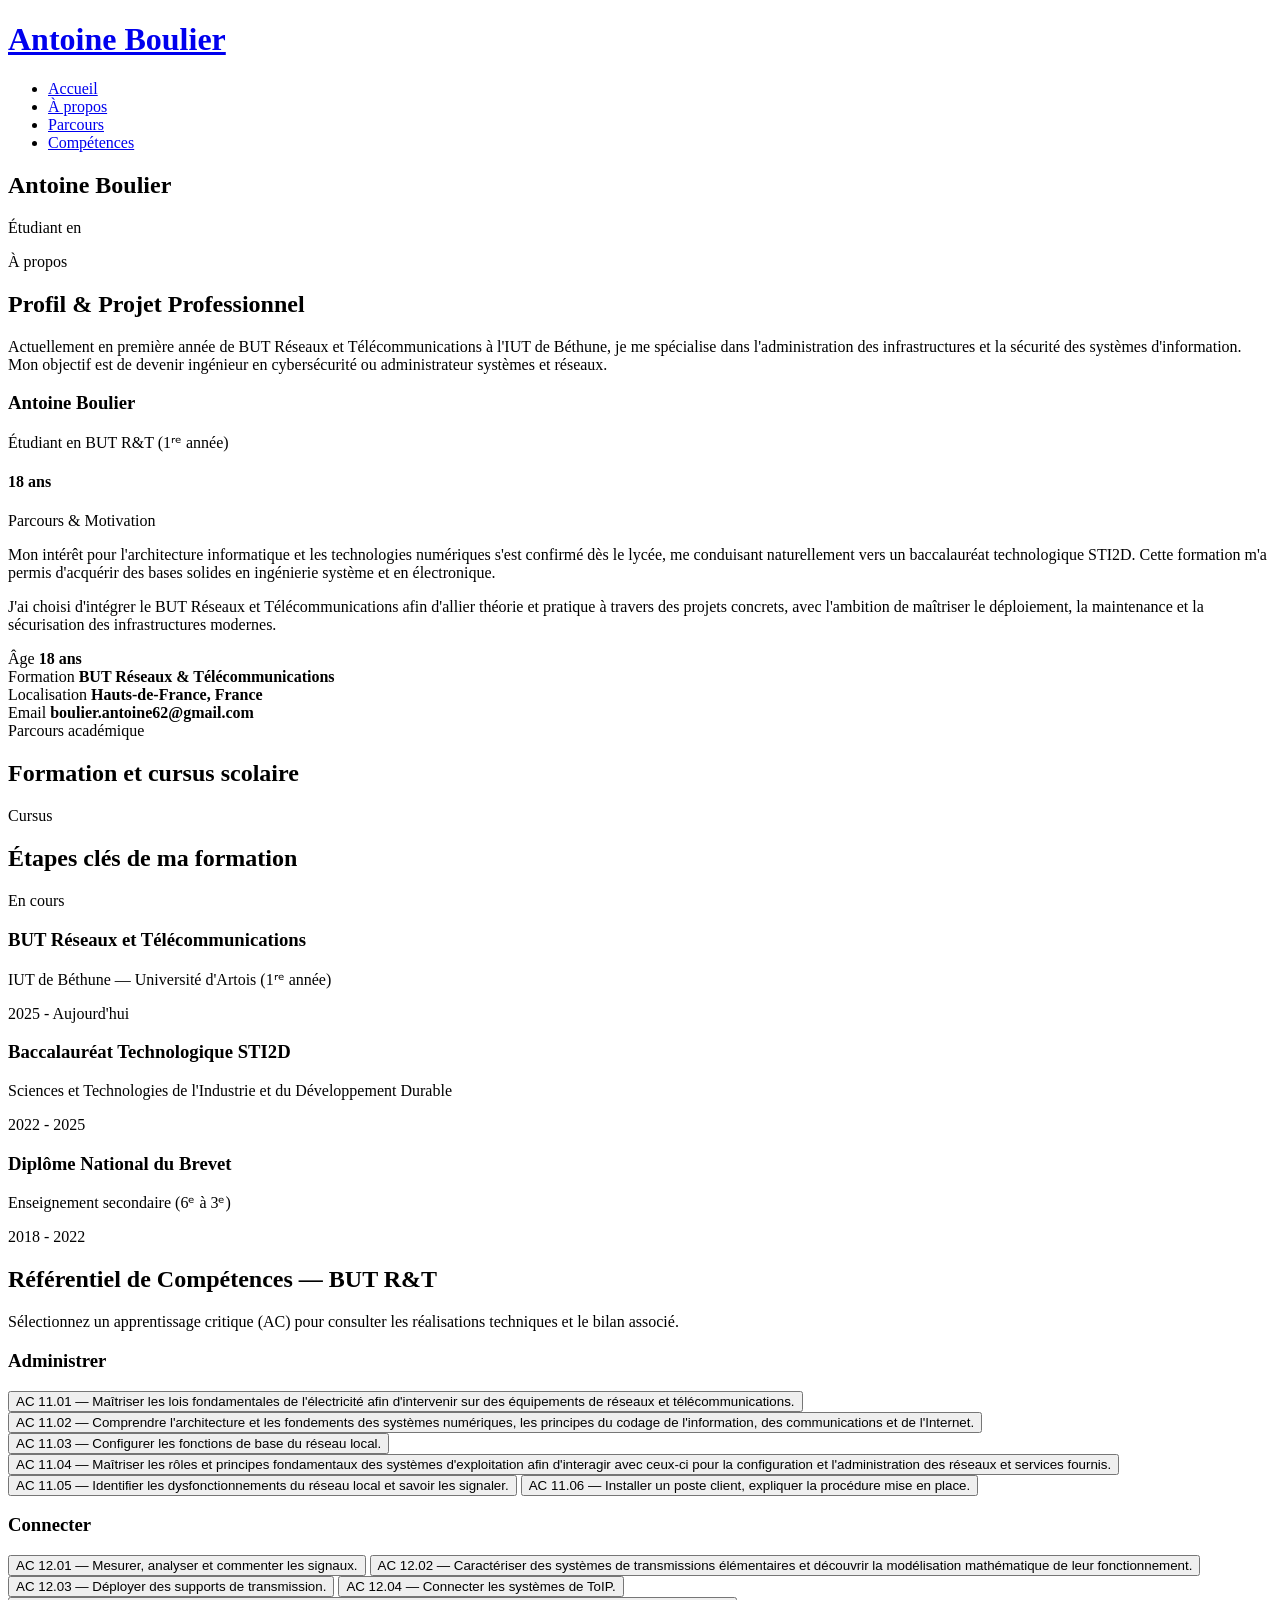
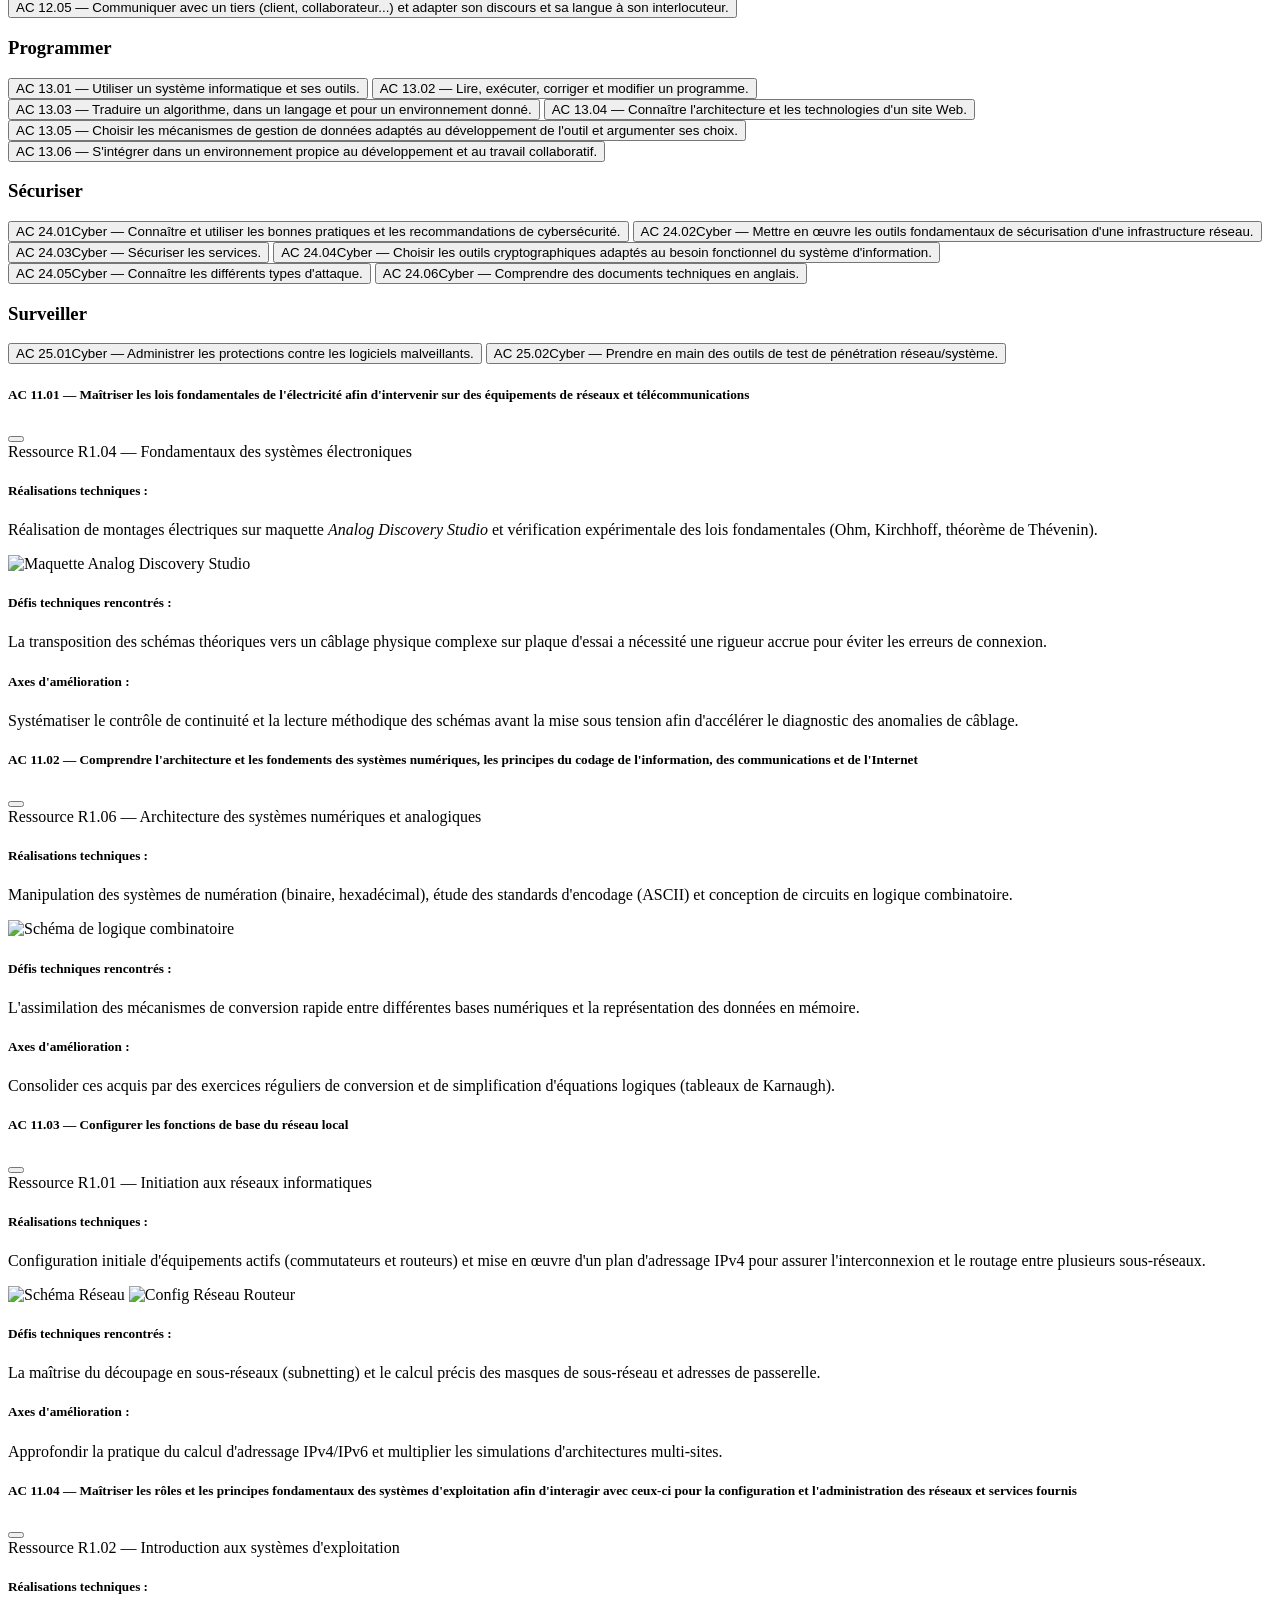
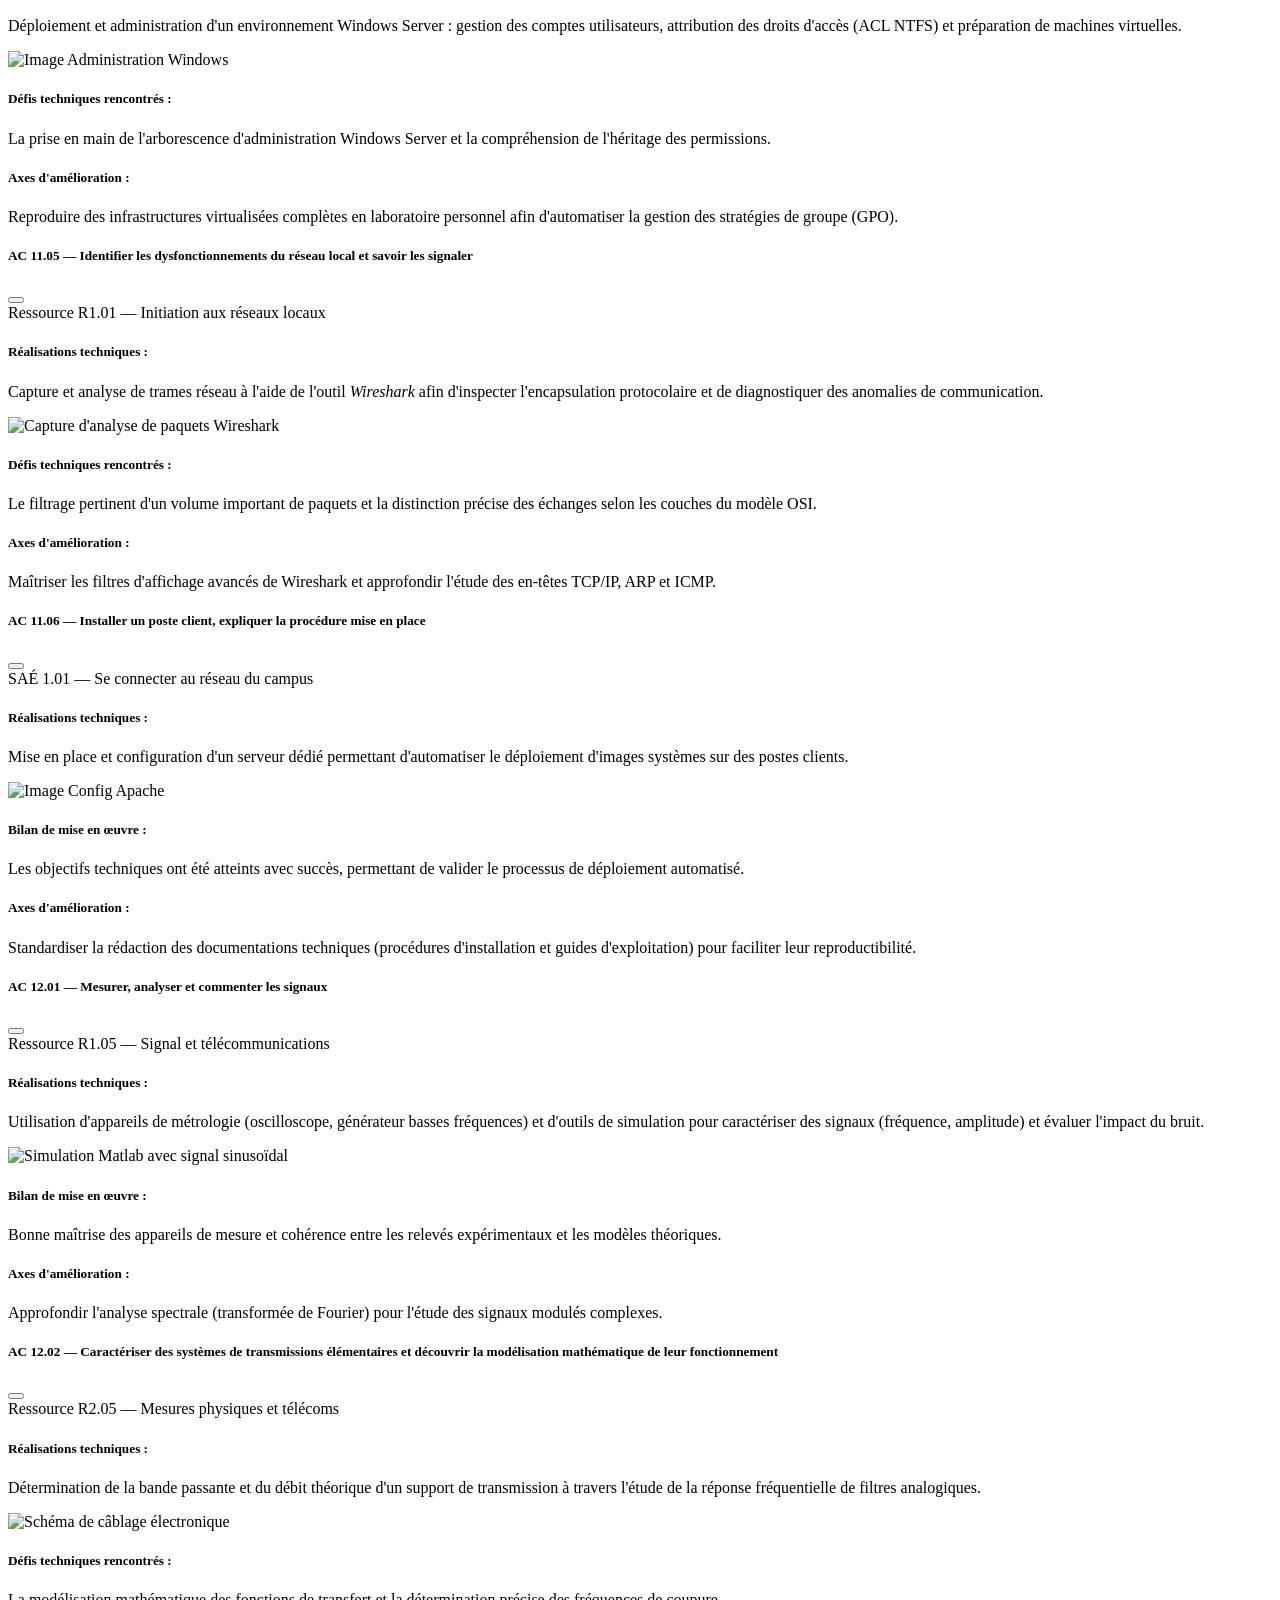
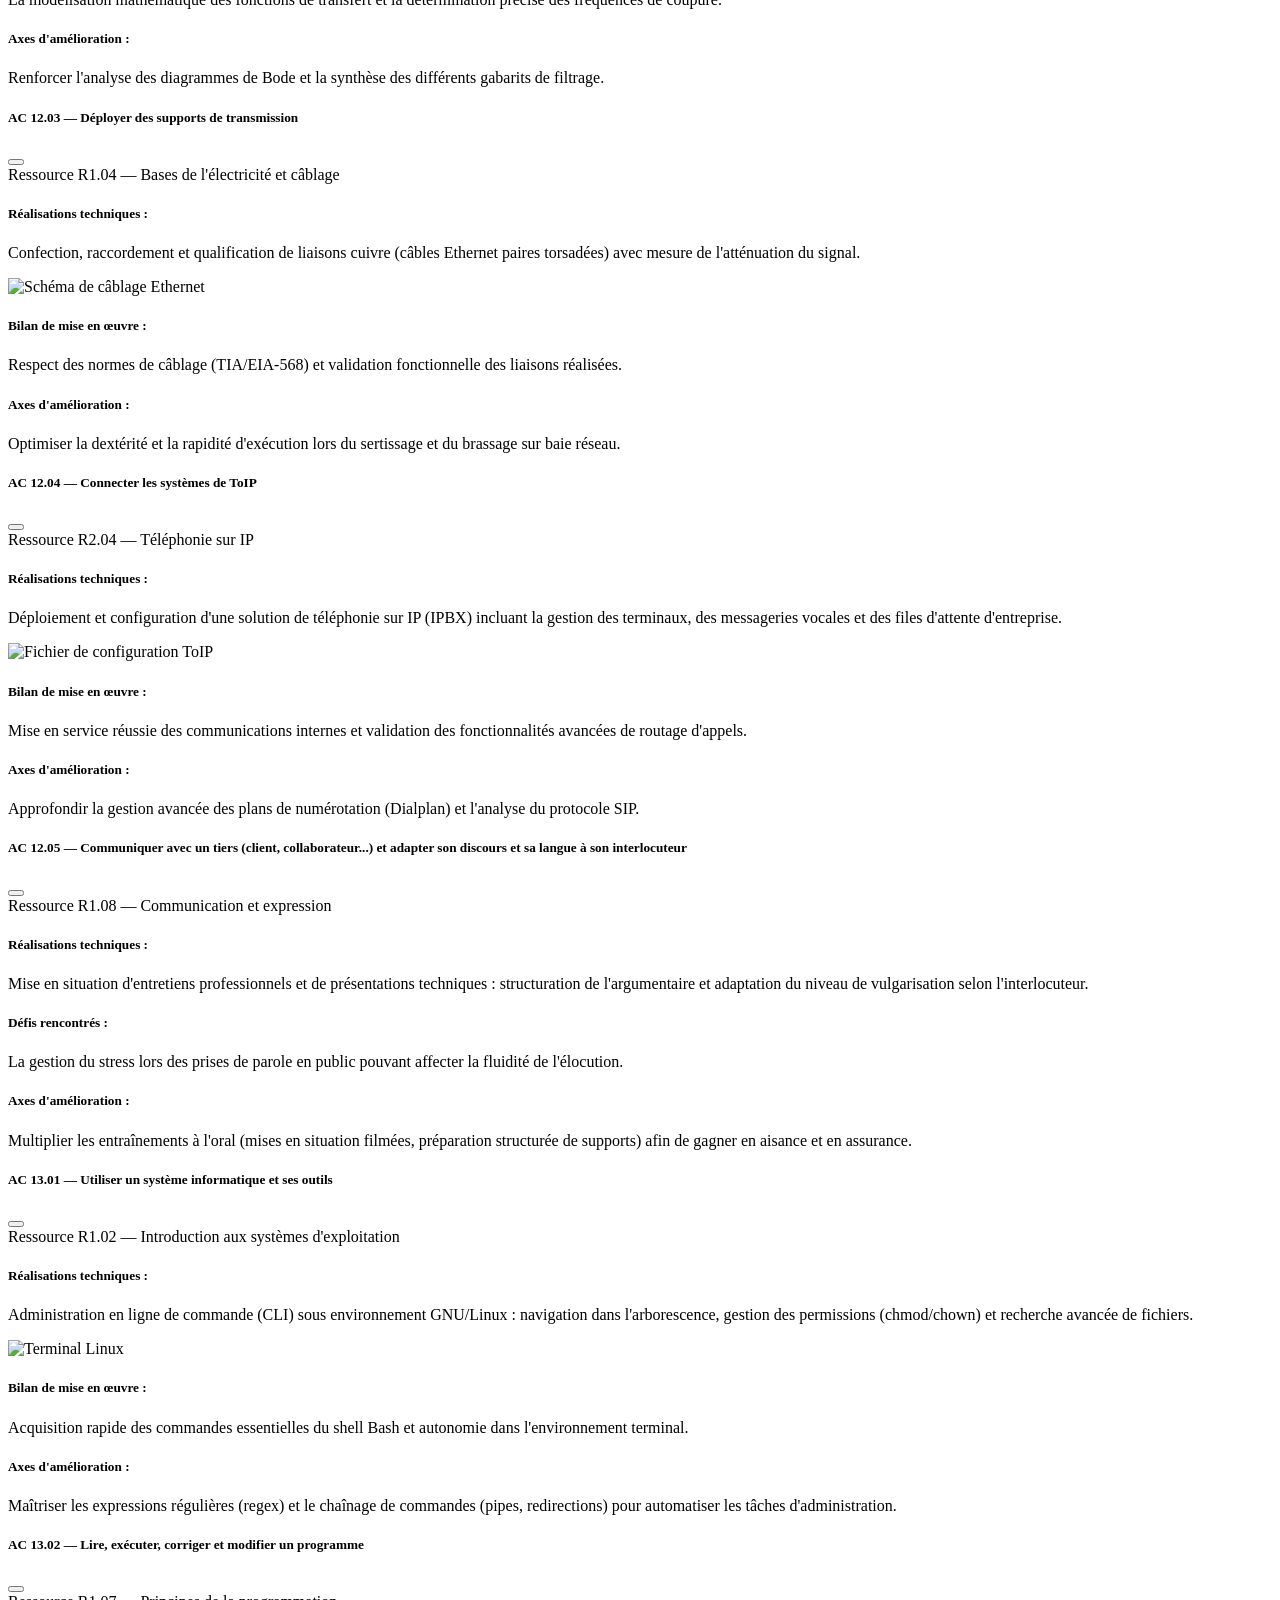
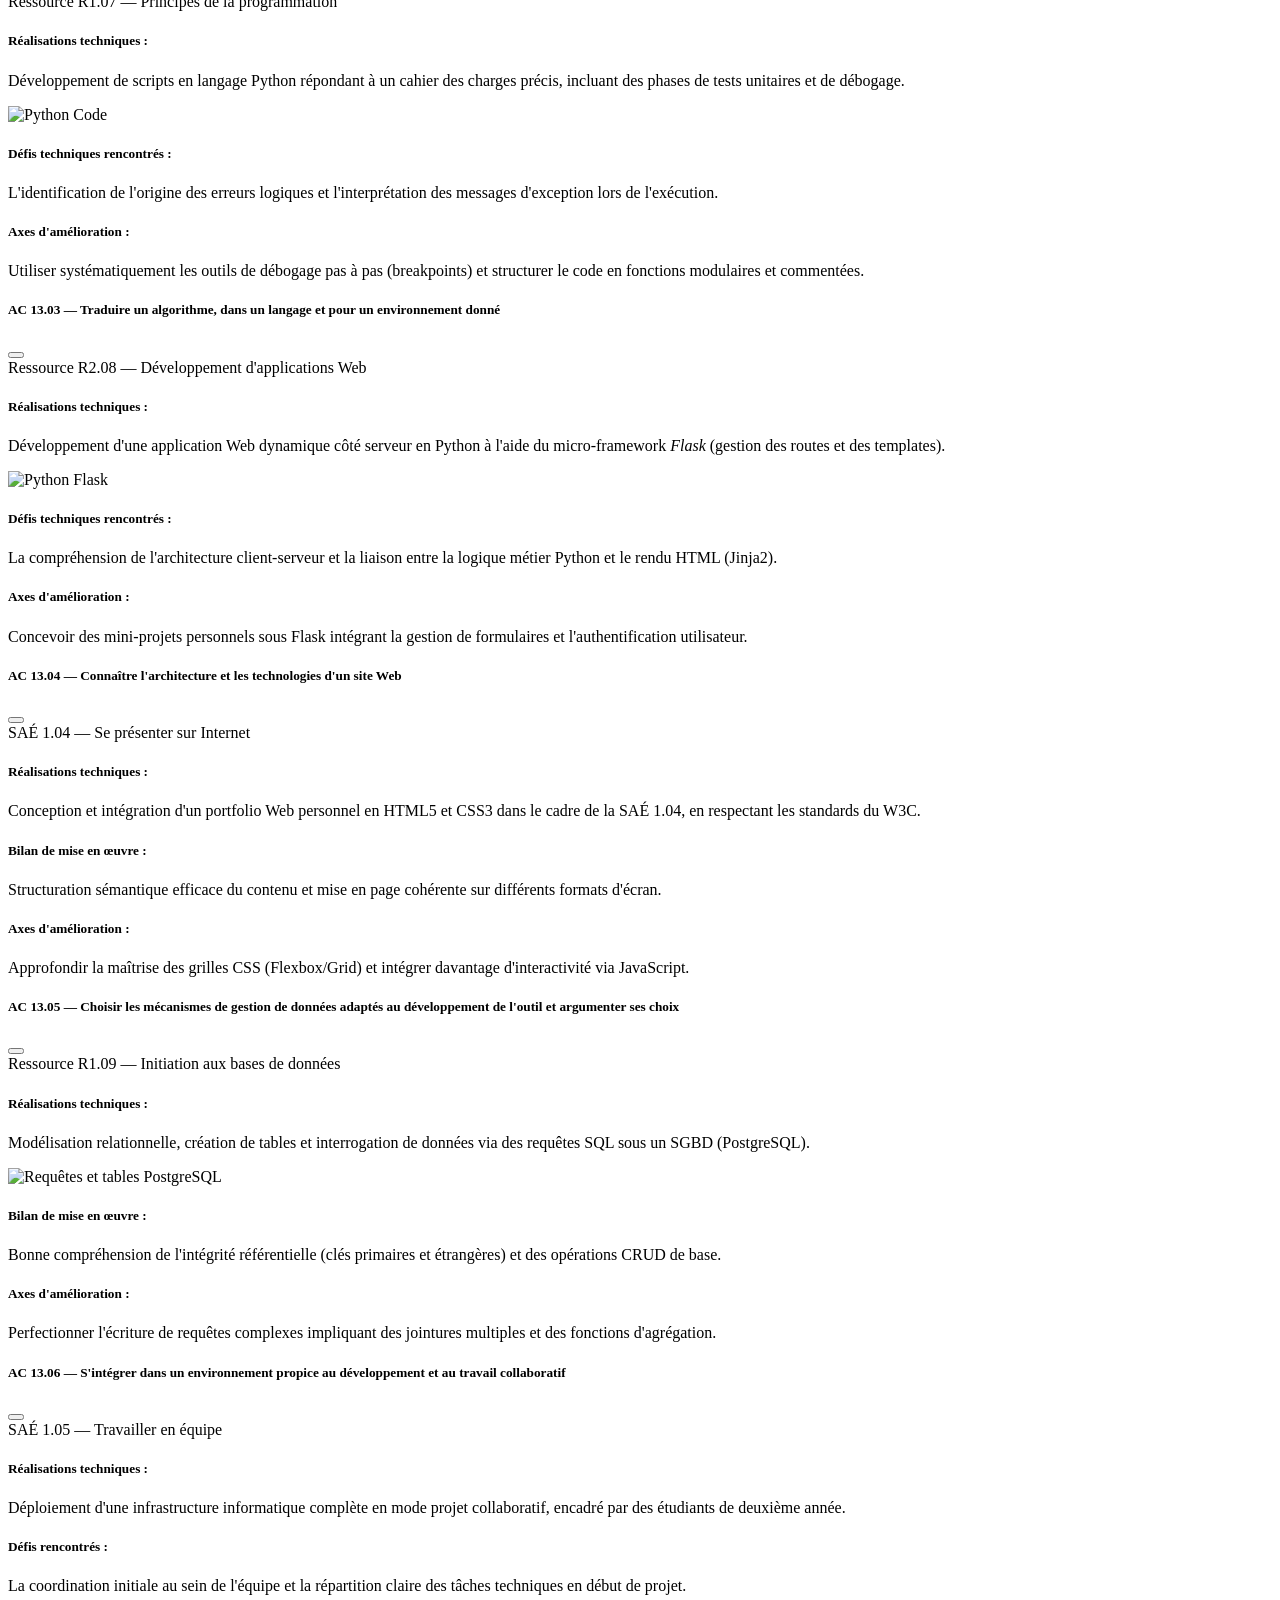
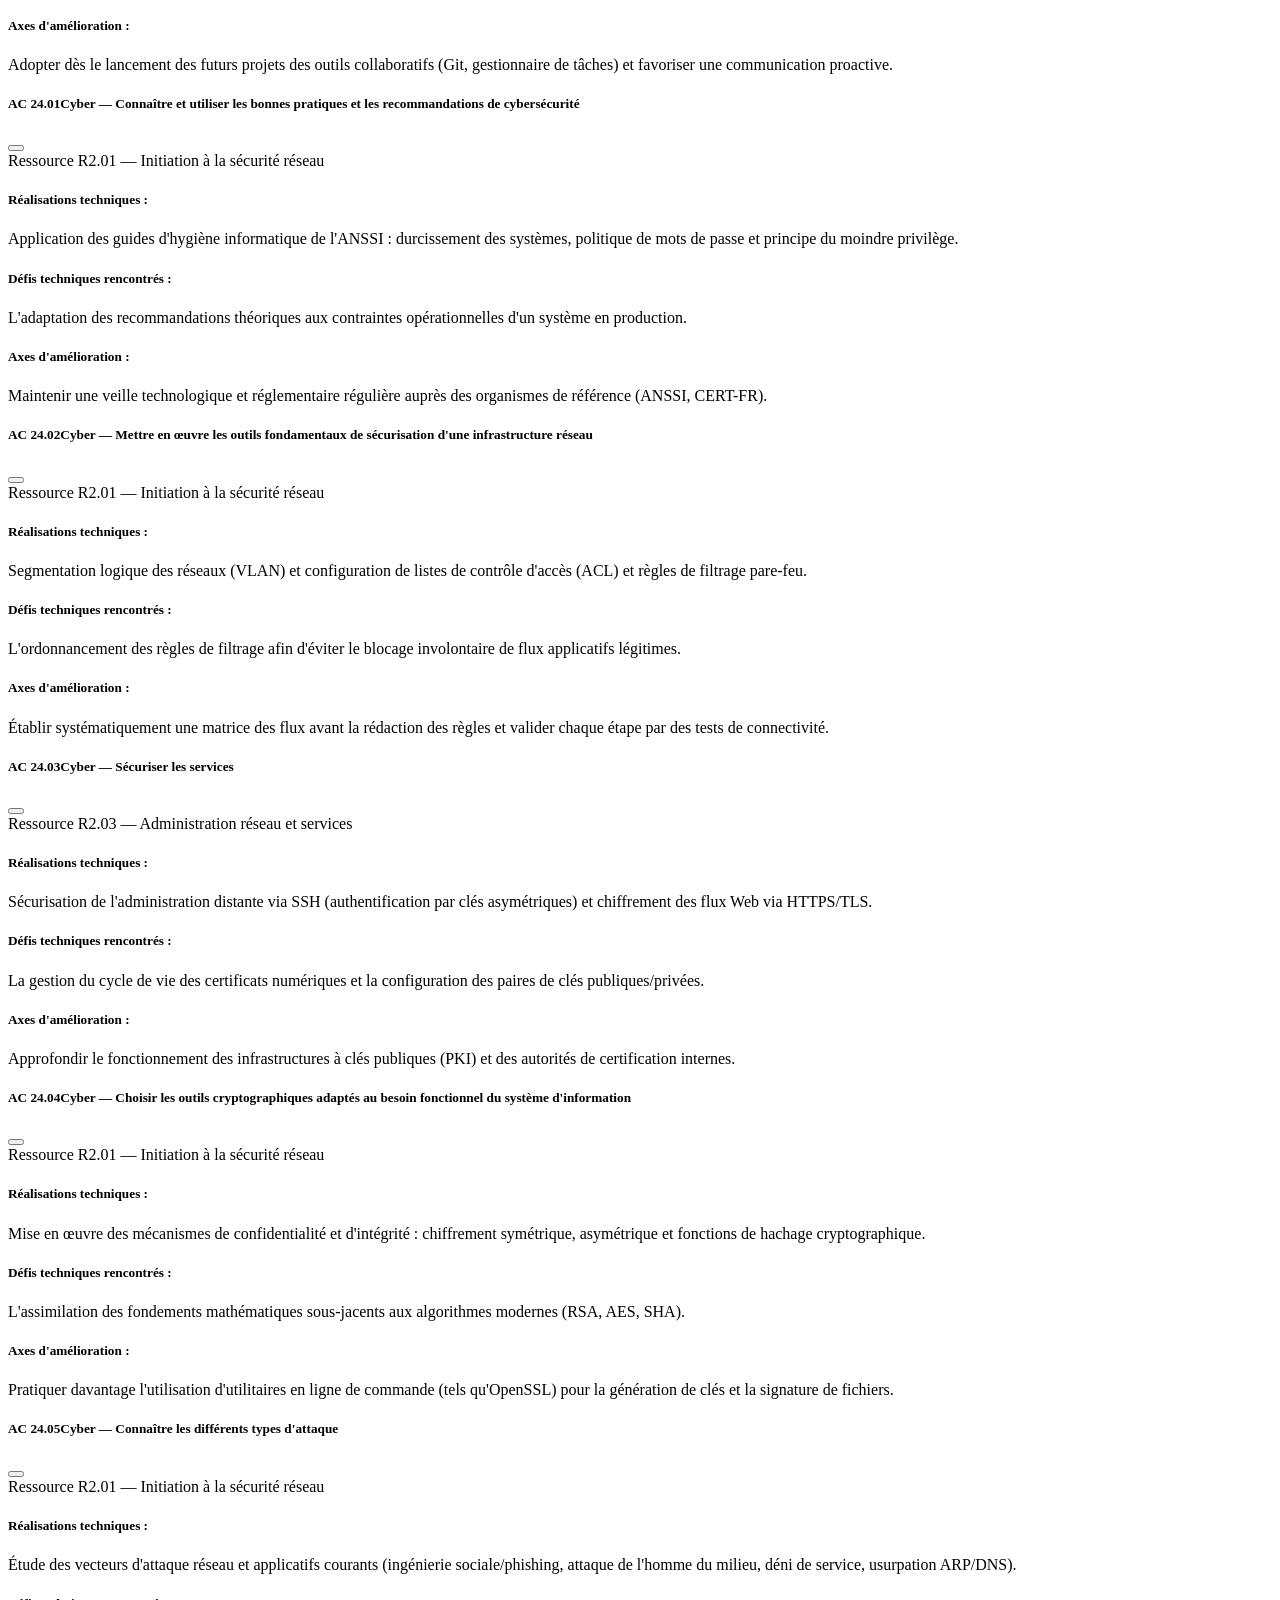
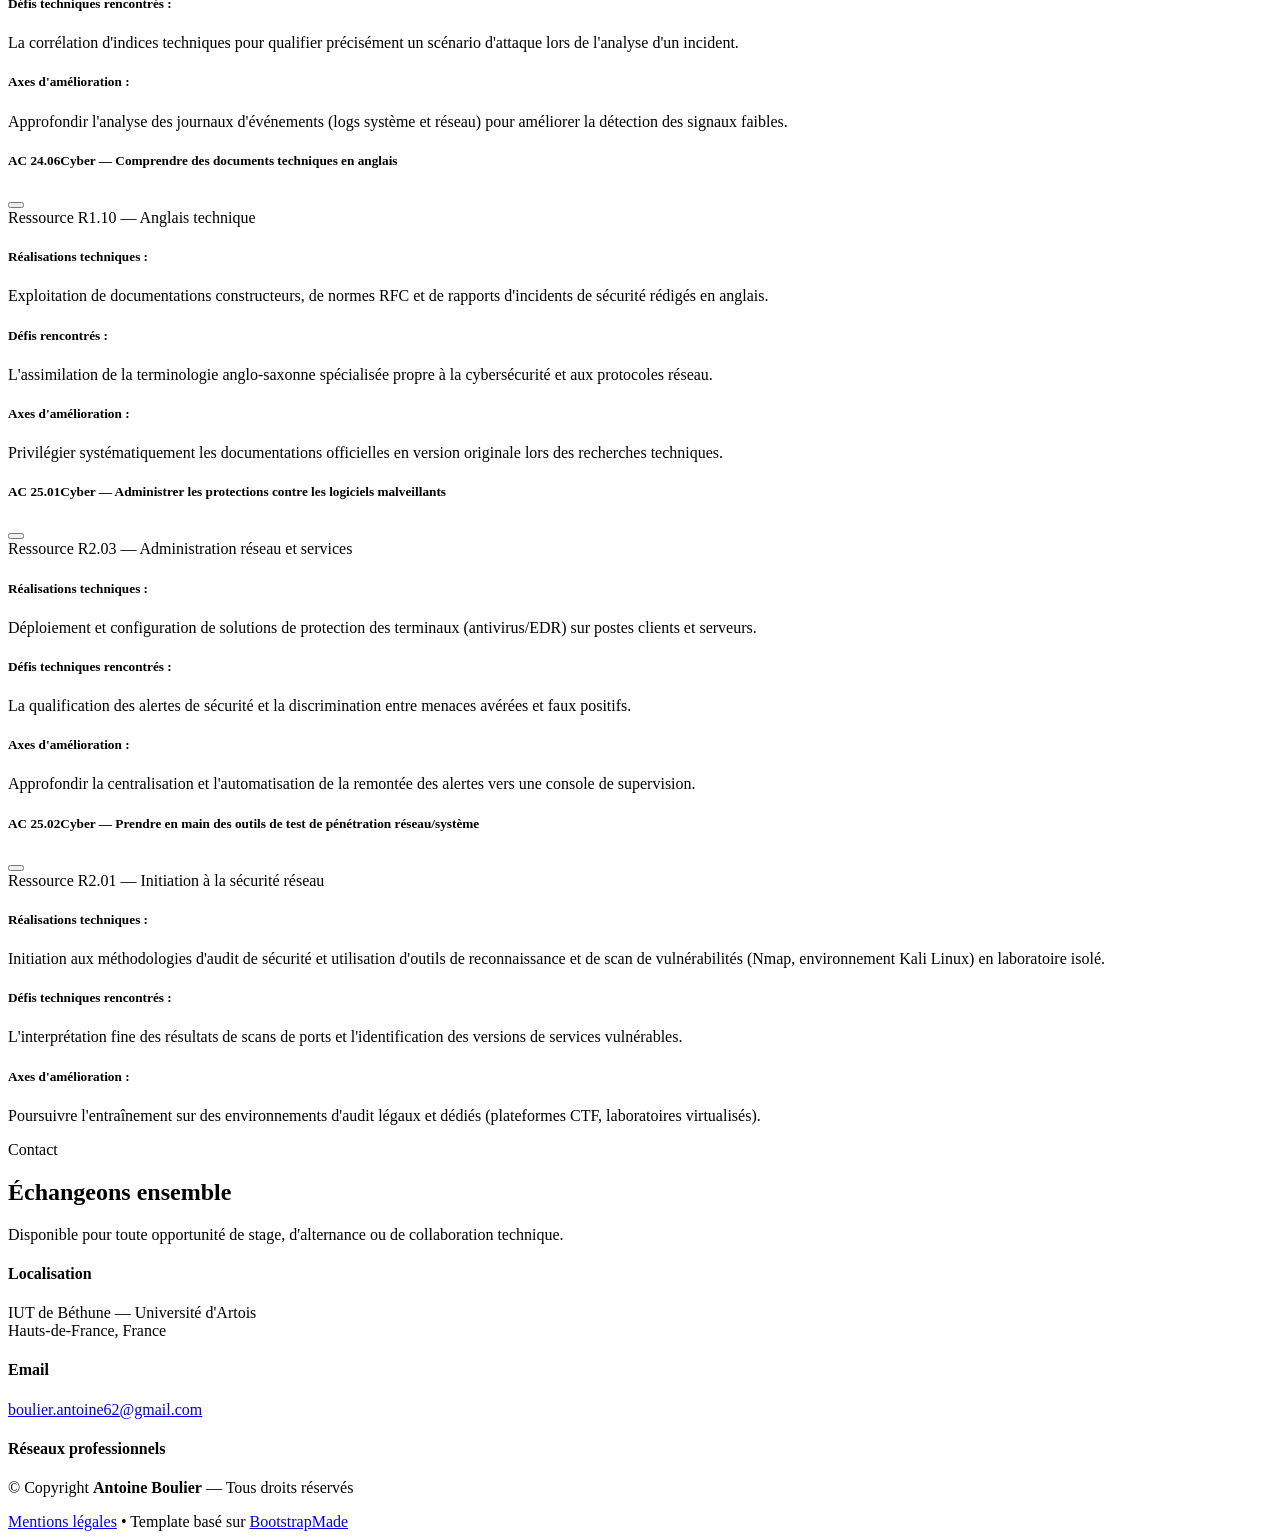
==== index.html @ 311c195e "Add files via upload" ====
<!DOCTYPE html>
<html lang="fr">

<head>
  <meta charset="utf-8">
  <meta content="width=device-width, initial-scale=1.0" name="viewport">
  <title>Antoine Boulier — Portfolio BUT Réseaux & Télécommunications</title>
  <meta name="description" content="Portfolio professionnel d'Antoine Boulier, étudiant en BUT Réseaux et Télécommunications, spécialisation Cybersécurité et Administration Réseau.">

  <!-- Favicons -->
  <link href="assets/img/profile/RT fond d'écran.avif" rel="icon">
  <link href="assets/img/profile/RT fond d'écran.avif" rel="apple-touch-icon">

  <!-- Fonts -->
  <link href="https://fonts.googleapis.com" rel="preconnect">
  <link href="https://fonts.gstatic.com" rel="preconnect" crossorigin>
  <link href="https://fonts.googleapis.com/css2?family=Roboto:ital,wght@0,100;0,300;0,400;0,500;0,700;0,900;1,100;1,300;1,400;1,500;1,700;1,900&family=Raleway:ital,wght@0,100;0,200;0,300;0,400;0,500;0,600;0,700;0,800;0,900;1,100;1,200;1,300;1,400;1,500;1,600;1,700;1,800;1,900&family=Mulish:ital,wght@0,200;0,300;0,400;0,500;0,600;0,700;0,800;0,900;1,200;1,300;1,400;1,500;1,600;1,700;1,800;1,900&display=swap" rel="stylesheet">

  <!-- Vendor CSS Files -->
  <link href="assets/vendor/bootstrap/css/bootstrap.min.css" rel="stylesheet">
  <link href="assets/vendor/bootstrap-icons/bootstrap-icons.css" rel="stylesheet">
  <link href="assets/vendor/aos/aos.css" rel="stylesheet">
  <link href="assets/vendor/glightbox/css/glightbox.min.css" rel="stylesheet">
  <link href="assets/vendor/swiper/swiper-bundle.min.css" rel="stylesheet">

  <!-- Main CSS File -->
  <link href="assets/css/main.css" rel="stylesheet">
</head>

<body class="index-page">

  <!-- Fond spatial animé sur TOUT LE SITE -->
  <div class="stars-container">
    <div class="stars"></div>
    <div class="stars2"></div>
    <div class="stars3"></div>
  </div>

  <header id="header" class="header d-flex align-items-center fixed-top">
    <div class="container-fluid container-xl position-relative d-flex align-items-center justify-content-between">

      <a href="index.html" class="logo d-flex align-items-center me-auto">
        <h1 class="sitename">Antoine Boulier</h1>
      </a>

      <nav id="navmenu" class="navmenu">
        <ul>
          <li><a href="#hero" class="active">Accueil</a></li>
          <li><a href="#about">À propos</a></li>
          <li><a href="#resume">Parcours</a></li>
          <li><a href="#portfolio">Compétences</a></li>
        </ul>
        <i class="mobile-nav-toggle d-xl-none bi bi-list"></i>
      </nav>
    </div>
  </header>

  <main class="main">

    <!-- Hero Section -->
    <section id="hero" class="hero section dark-background">
      <div class="container text-center" data-aos="fade-up" data-aos-delay="100">
        <div class="row justify-content-center">
          <div class="col-lg-10">
            <h2 class="text-center">Antoine Boulier</h2>
            <p class="text-center mt-3">Étudiant en <span class="typed" data-typed-items="BUT Réseaux & Télécommunications, Administration Réseau, Cybersécurité"></span><span class="typed-cursor" aria-hidden="true"></span></p>
            <div class="social-links mt-4 d-flex justify-content-center">
              <a href="https://www.linkedin.com/in/antoine-boulier-61a65a38a/" target="_blank"><i class="bi bi-linkedin"></i></a>
              <a href="https://github.com/Antoine-Boulier" target="_blank"><i class="bi bi-github"></i></a>
              <a href="https://www.instagram.com/lostkiller37/" target="_blank"><i class="bi bi-instagram"></i></a>
            </div>
          </div>
        </div>
      </div>
    </section>

    <!-- About Section -->
    <section id="about" class="about section">
      <div class="container section-title" data-aos="fade-up">
        <span class="subtitle">À propos</span>
        <h2>Profil & Projet Professionnel</h2>
        <p>Actuellement en première année de BUT Réseaux et Télécommunications à l'IUT de Béthune, je me spécialise dans l'administration des infrastructures et la sécurité des systèmes d'information. Mon objectif est de devenir ingénieur en cybersécurité ou administrateur systèmes et réseaux.</p>
      </div>

      <div class="container" data-aos="fade-up" data-aos-delay="100">
        <div class="row gy-5">
          <div class="col-lg-4" data-aos="zoom-in" data-aos-delay="150">
            <div class="profile-card">
              <div class="profile-header text-center">
                <h3>Antoine Boulier</h3>
                <span class="role">Étudiant en BUT R&T (1ʳᵉ année)</span>
              </div>

              <div class="profile-stats my-3 text-center">
                <h4>18 ans</h4>
              </div>

              <div class="social-connect text-center">
                <a href="https://www.linkedin.com/in/antoine-boulier-61a65a38a/" target="_blank"><i class="bi bi-linkedin"></i></a>
                <a href="https://github.com/Antoine-Boulier" target="_blank"><i class="bi bi-github"></i></a>
                <a href="https://www.instagram.com/lostkiller37/" target="_blank"><i class="bi bi-instagram"></i></a>
              </div>
            </div>
          </div>

          <div class="col-lg-8" data-aos="fade-left" data-aos-delay="200">
            <div class="content-wrapper">
              <div class="bio-section">
                <div class="section-tag mb-2">Parcours & Motivation</div>
                <p>Mon intérêt pour l'architecture informatique et les technologies numériques s'est confirmé dès le lycée, me conduisant naturellement vers un baccalauréat technologique STI2D. Cette formation m'a permis d'acquérir des bases solides en ingénierie système et en électronique.</p>
                <p>J'ai choisi d'intégrer le BUT Réseaux et Télécommunications afin d'allier théorie et pratique à travers des projets concrets, avec l'ambition de maîtriser le déploiement, la maintenance et la sécurisation des infrastructures modernes.</p>
              </div>

              <div class="details-grid">
                <div class="detail-item" data-aos="fade-up" data-aos-delay="250">
                  <i class="bi bi-briefcase"></i>
                  <div class="detail-content">
                    <span>Âge</span>
                    <strong>18 ans</strong>
                  </div>
                </div>

                <div class="detail-item" data-aos="fade-up" data-aos-delay="300">
                  <i class="bi bi-mortarboard"></i>
                  <div class="detail-content">
                    <span>Formation</span>
                    <strong>BUT Réseaux & Télécommunications</strong>
                  </div>
                </div>

                <div class="detail-item" data-aos="fade-up" data-aos-delay="350">
                  <i class="bi bi-geo-alt"></i>
                  <div class="detail-content">
                    <span>Localisation</span>
                    <strong>Hauts-de-France, France</strong>
                  </div>
                </div>

                <div class="detail-item" data-aos="fade-up" data-aos-delay="100">
                  <i class="bi bi-envelope"></i>
                  <div class="detail-content">
                    <span>Email</span>
                    <strong>boulier.antoine62@gmail.com</strong>
                  </div>
                </div>
              </div>
            </div>
          </div>
        </div>
      </div>
    </section>

    <!-- Resume Section -->
    <section id="resume" class="resume section">
      <div class="container section-title" data-aos="fade-up">
        <span class="subtitle">Parcours académique</span>
        <h2>Formation et cursus scolaire</h2>
      </div>

      <div class="container" data-aos="fade-up" data-aos-delay="100">
        <div class="row gy-5">
          <div class="col-lg-12">
            <div class="experience-section">
              <div class="section-header" data-aos="fade-right" data-aos-delay="200">
                <div class="header-content">
                  <span class="section-badge mb-2">Cursus</span>
                  <h2>Étapes clés de ma formation</h2>
                </div>
              </div>

              <div class="experience-cards">
                <div class="exp-card featured" data-aos="zoom-in" data-aos-delay="300">
                  <div class="card-header">
                    <div class="company-logo">
                      <i class="bi bi-buildings"></i>
                    </div>
                    <div class="period-badge">En cours</div>
                  </div>
                  <div class="card-body">
                    <h3>BUT Réseaux et Télécommunications</h3>
                    <p class="company-name">IUT de Béthune — Université d'Artois (1ʳᵉ année)</p>
                    <span class="duration">2025 - Aujourd'hui</span>
                  </div>
                </div>

                <div class="exp-card" data-aos="zoom-in" data-aos-delay="350">
                  <div class="card-header">
                    <div class="company-logo">
                      <i class="bi bi-laptop"></i>
                    </div>
                  </div>
                  <div class="card-body">
                    <h3>Baccalauréat Technologique STI2D</h3>
                    <p class="company-name">Sciences et Technologies de l'Industrie et du Développement Durable</p>
                    <span class="duration">2022 - 2025</span>
                  </div>
                </div>

                <div class="exp-card" data-aos="zoom-in" data-aos-delay="400">
                  <div class="card-header">
                    <div class="company-logo">
                      <i class="bi bi-palette"></i>
                    </div>
                  </div>
                  <div class="card-body">
                    <h3>Diplôme National du Brevet</h3>
                    <p class="company-name">Enseignement secondaire (6ᵉ à 3ᵉ)</p>
                    <span class="duration">2018 - 2022</span>
                  </div>
                </div>
              </div>
            </div>
          </div>
        </div>
      </div>
    </section>

    <!-- Portfolio Section -->
    <section id="portfolio" class="portfolio section">
      <div class="container section-title" data-aos="fade-up">
        <h2>Référentiel de Compétences — BUT R&T</h2>
        <p>Sélectionnez un apprentissage critique (AC) pour consulter les réalisations techniques et le bilan associé.</p>
      </div>

      <div class="container">
        <div class="row gy-4">

          <div class="col-12" data-aos="fade-up">
            <div class="comp-box border-admin">
              <div class="comp-title text-danger mb-3">
                <i class="bi bi-hdd-network"></i>
                <h3 class="d-inline ms-2 text-danger">Administrer</h3>
              </div>
              <div class="ac-container vertical-ac">
                <button class="ac-link" data-bs-toggle="modal" data-bs-target="#modal1101">AC 11.01 — Maîtriser les lois fondamentales de l'électricité afin d'intervenir sur des équipements de réseaux et télécommunications.</button>
                <button class="ac-link" data-bs-toggle="modal" data-bs-target="#modal1102">AC 11.02 — Comprendre l'architecture et les fondements des systèmes numériques, les principes du codage de l'information, des communications et de l'Internet.</button>
                <button class="ac-link" data-bs-toggle="modal" data-bs-target="#modal1103">AC 11.03 — Configurer les fonctions de base du réseau local.</button>
                <button class="ac-link" data-bs-toggle="modal" data-bs-target="#modal1104">AC 11.04 — Maîtriser les rôles et principes fondamentaux des systèmes d'exploitation afin d'interagir avec ceux-ci pour la configuration et l'administration des réseaux et services fournis.</button>
                <button class="ac-link" data-bs-toggle="modal" data-bs-target="#modal1105">AC 11.05 — Identifier les dysfonctionnements du réseau local et savoir les signaler.</button>
                <button class="ac-link" data-bs-toggle="modal" data-bs-target="#modal1106">AC 11.06 — Installer un poste client, expliquer la procédure mise en place.</button>
              </div>
            </div>
          </div>

          <div class="col-12" data-aos="fade-up">
            <div class="comp-box border-connect">
              <div class="comp-title text-warning mb-3">
                <i class="bi bi-plugin"></i>
                <h3 class="d-inline ms-2 text-warning">Connecter</h3>
              </div>
              <div class="ac-container vertical-ac">
                <button class="ac-link" data-bs-toggle="modal" data-bs-target="#modal1201">AC 12.01 — Mesurer, analyser et commenter les signaux.</button>
                <button class="ac-link" data-bs-toggle="modal" data-bs-target="#modal1202">AC 12.02 — Caractériser des systèmes de transmissions élémentaires et découvrir la modélisation mathématique de leur fonctionnement.</button>
                <button class="ac-link" data-bs-toggle="modal" data-bs-target="#modal1203">AC 12.03 — Déployer des supports de transmission.</button>
                <button class="ac-link" data-bs-toggle="modal" data-bs-target="#modal1204">AC 12.04 — Connecter les systèmes de ToIP.</button>
                <button class="ac-link" data-bs-toggle="modal" data-bs-target="#modal1205">AC 12.05 — Communiquer avec un tiers (client, collaborateur...) et adapter son discours et sa langue à son interlocuteur.</button>
              </div>
            </div>
          </div>

          <div class="col-12" data-aos="fade-up">
            <div class="comp-box border-program">
              <div class="comp-title text-info mb-3">
                <i class="bi bi-code-slash"></i>
                <h3 class="d-inline ms-2 text-info">Programmer</h3>
              </div>
              <div class="ac-container vertical-ac">
                <button class="ac-link" data-bs-toggle="modal" data-bs-target="#modal1301">AC 13.01 — Utiliser un système informatique et ses outils.</button>
                <button class="ac-link" data-bs-toggle="modal" data-bs-target="#modal1302">AC 13.02 — Lire, exécuter, corriger et modifier un programme.</button>
                <button class="ac-link" data-bs-toggle="modal" data-bs-target="#modal1303">AC 13.03 — Traduire un algorithme, dans un langage et pour un environnement donné.</button>
                <button class="ac-link" data-bs-toggle="modal" data-bs-target="#modal1304">AC 13.04 — Connaître l'architecture et les technologies d'un site Web.</button>
                <button class="ac-link" data-bs-toggle="modal" data-bs-target="#modal1305">AC 13.05 — Choisir les mécanismes de gestion de données adaptés au développement de l'outil et argumenter ses choix.</button>
                <button class="ac-link" data-bs-toggle="modal" data-bs-target="#modal1306">AC 13.06 — S'intégrer dans un environnement propice au développement et au travail collaboratif.</button>
              </div>
            </div>
          </div>

          <div class="col-12" data-aos="fade-up">
            <div class="comp-box border-securiser">
              <div class="comp-title text-success mb-3">
                <i class="bi bi-shield-lock"></i>
                <h3 class="d-inline ms-2 text-success">Sécuriser</h3>
              </div>
              <div class="ac-container vertical-ac">
                <button class="ac-link" data-bs-toggle="modal" data-bs-target="#modal2401">AC 24.01Cyber — Connaître et utiliser les bonnes pratiques et les recommandations de cybersécurité.</button>
                <button class="ac-link" data-bs-toggle="modal" data-bs-target="#modal2402">AC 24.02Cyber — Mettre en œuvre les outils fondamentaux de sécurisation d'une infrastructure réseau.</button>
                <button class="ac-link" data-bs-toggle="modal" data-bs-target="#modal2403">AC 24.03Cyber — Sécuriser les services.</button>
                <button class="ac-link" data-bs-toggle="modal" data-bs-target="#modal2404">AC 24.04Cyber — Choisir les outils cryptographiques adaptés au besoin fonctionnel du système d'information.</button>
                <button class="ac-link" data-bs-toggle="modal" data-bs-target="#modal2405">AC 24.05Cyber — Connaître les différents types d'attaque.</button>
                <button class="ac-link" data-bs-toggle="modal" data-bs-target="#modal2406">AC 24.06Cyber — Comprendre des documents techniques en anglais.</button>
              </div>
            </div>
          </div>

          <div class="col-12" data-aos="fade-up">
            <div class="comp-box border-surveiller">
              <div class="comp-title text-primary mb-3">
                <i class="bi bi-eye"></i>
                <h3 class="d-inline ms-2 text-primary">Surveiller</h3>
              </div>
              <div class="ac-container vertical-ac">
                <button class="ac-link" data-bs-toggle="modal" data-bs-target="#modal2501">AC 25.01Cyber — Administrer les protections contre les logiciels malveillants.</button>
                <button class="ac-link" data-bs-toggle="modal" data-bs-target="#modal2502">AC 25.02Cyber — Prendre en main des outils de test de pénétration réseau/système.</button>
              </div>
            </div>
          </div>

        </div>
      </div>
    </section>

  </main>

  <!-- Modals - Compétences BUT R&T (Ressources Officielles PN) -->

  <!-- ADMINISTRER (AC 11.0x) -->
  <div class="modal fade" id="modal1101" tabindex="-1" aria-hidden="true">
    <div class="modal-dialog modal-dialog-centered modal-lg">
      <div class="modal-content">
        <div class="modal-header text-white bg-danger">
          <h5 class="modal-title"><i class="bi bi-hdd-network me-2"></i>AC 11.01 — Maîtriser les lois fondamentales de l'électricité afin d'intervenir sur des équipements de réseaux et télécommunications</h5>
          <button type="button" class="btn-close btn-close-white" data-bs-dismiss="modal"></button>
        </div>
        <div class="modal-body">
          <span class="badge bg-danger mb-3">Ressource R1.04 — Fondamentaux des systèmes électroniques</span>
          
          <h5><strong class="text-white"><i class="bi bi-gear-fill me-2 text-danger"></i>Réalisations techniques :</strong></h5>
          <p>Réalisation de montages électriques sur maquette <em>Analog Discovery Studio</em> et vérification expérimentale des lois fondamentales (Ohm, Kirchhoff, théorème de Thévenin).</p>
          <div class="ac-container my-3 text-center">
            <img src="assets/img/AC/MaquetteADS.png" alt="Maquette Analog Discovery Studio" class="img-fluid rounded border border-secondary">
          </div>

          <h5><strong class="text-white"><i class="bi bi-exclamation-triangle-fill me-2 text-warning"></i>Défis techniques rencontrés :</strong></h5>
          <p>La transposition des schémas théoriques vers un câblage physique complexe sur plaque d'essai a nécessité une rigueur accrue pour éviter les erreurs de connexion.</p>

          <h5><strong class="text-white"><i class="bi bi-arrow-up-circle-fill me-2 text-success"></i>Axes d'amélioration :</strong></h5>
          <p>Systématiser le contrôle de continuité et la lecture méthodique des schémas avant la mise sous tension afin d'accélérer le diagnostic des anomalies de câblage.</p>
        </div>
      </div>
    </div>
  </div>

  <div class="modal fade" id="modal1102" tabindex="-1" aria-hidden="true">
    <div class="modal-dialog modal-dialog-centered modal-lg">
      <div class="modal-content">
        <div class="modal-header text-white bg-danger">
          <h5 class="modal-title"><i class="bi bi-hdd-network me-2"></i>AC 11.02 — Comprendre l'architecture et les fondements des systèmes numériques, les principes du codage de l'information, des communications et de l'Internet</h5>
          <button type="button" class="btn-close btn-close-white" data-bs-dismiss="modal"></button>
        </div>
        <div class="modal-body">
          <span class="badge bg-danger mb-3">Ressource R1.06 — Architecture des systèmes numériques et analogiques</span>
          
          <h5><strong class="text-white"><i class="bi bi-gear-fill me-2 text-danger"></i>Réalisations techniques :</strong></h5>
          <p>Manipulation des systèmes de numération (binaire, hexadécimal), étude des standards d'encodage (ASCII) et conception de circuits en logique combinatoire.</p>
          <div class="ac-container my-3 text-center">
            <img src="assets/img/AC/R1.06Logique.png" alt="Schéma de logique combinatoire" class="img-fluid rounded border border-secondary">
          </div>

          <h5><strong class="text-white"><i class="bi bi-exclamation-triangle-fill me-2 text-warning"></i>Défis techniques rencontrés :</strong></h5>
          <p>L'assimilation des mécanismes de conversion rapide entre différentes bases numériques et la représentation des données en mémoire.</p>

          <h5><strong class="text-white"><i class="bi bi-arrow-up-circle-fill me-2 text-success"></i>Axes d'amélioration :</strong></h5>
          <p>Consolider ces acquis par des exercices réguliers de conversion et de simplification d'équations logiques (tableaux de Karnaugh).</p>
        </div>
      </div>
    </div>
  </div>

  <div class="modal fade" id="modal1103" tabindex="-1" aria-hidden="true">
    <div class="modal-dialog modal-dialog-centered modal-lg">
      <div class="modal-content">
        <div class="modal-header text-white bg-danger">
          <h5 class="modal-title"><i class="bi bi-hdd-network me-2"></i>AC 11.03 — Configurer les fonctions de base du réseau local</h5>
          <button type="button" class="btn-close btn-close-white" data-bs-dismiss="modal"></button>
        </div>
        <div class="modal-body">
          <span class="badge bg-danger mb-3">Ressource R1.01 — Initiation aux réseaux informatiques</span>
          
          <h5><strong class="text-white"><i class="bi bi-gear-fill me-2 text-danger"></i>Réalisations techniques :</strong></h5>
          <p>Configuration initiale d'équipements actifs (commutateurs et routeurs) et mise en œuvre d'un plan d'adressage IPv4 pour assurer l'interconnexion et le routage entre plusieurs sous-réseaux.</p>
          <div class="ac-container my-3 text-center">
            <img src="assets/img/AC/RéseauR1.03.png" alt="Schéma Réseau" class="img-fluid rounded border border-secondary mb-2">
            <img src="assets/img/AC/ConfigRouteurR1.03.png" alt="Config Réseau Routeur" class="img-fluid rounded border border-secondary">
          </div>

          <h5><strong class="text-white"><i class="bi bi-exclamation-triangle-fill me-2 text-warning"></i>Défis techniques rencontrés :</strong></h5>
          <p>La maîtrise du découpage en sous-réseaux (subnetting) et le calcul précis des masques de sous-réseau et adresses de passerelle.</p>

          <h5><strong class="text-white"><i class="bi bi-arrow-up-circle-fill me-2 text-success"></i>Axes d'amélioration :</strong></h5>
          <p>Approfondir la pratique du calcul d'adressage IPv4/IPv6 et multiplier les simulations d'architectures multi-sites.</p>
        </div>
      </div>
    </div>
  </div>

  <div class="modal fade" id="modal1104" tabindex="-1" aria-hidden="true">
    <div class="modal-dialog modal-dialog-centered modal-lg">
      <div class="modal-content">
        <div class="modal-header text-white bg-danger">
          <h5 class="modal-title"><i class="bi bi-hdd-network me-2"></i>AC 11.04 — Maîtriser les rôles et les principes fondamentaux des systèmes d'exploitation afin d'interagir avec ceux-ci pour la configuration et l'administration des réseaux et services fournis</h5>
          <button type="button" class="btn-close btn-close-white" data-bs-dismiss="modal"></button>
        </div>
        <div class="modal-body">
          <span class="badge bg-danger mb-3">Ressource R1.02 — Introduction aux systèmes d'exploitation</span>
          
          <h5><strong class="text-white"><i class="bi bi-gear-fill me-2 text-danger"></i>Réalisations techniques :</strong></h5>
          <p>Déploiement et administration d'un environnement Windows Server : gestion des comptes utilisateurs, attribution des droits d'accès (ACL NTFS) et préparation de machines virtuelles.</p>
          <div class="ac-container my-3 text-center">
            <img src="assets/img/AC/AdminSysteme.png" alt="Image Administration Windows" class="img-fluid rounded border border-secondary">
          </div>

          <h5><strong class="text-white"><i class="bi bi-exclamation-triangle-fill me-2 text-warning"></i>Défis techniques rencontrés :</strong></h5>
          <p>La prise en main de l'arborescence d'administration Windows Server et la compréhension de l'héritage des permissions.</p>

          <h5><strong class="text-white"><i class="bi bi-arrow-up-circle-fill me-2 text-success"></i>Axes d'amélioration :</strong></h5>
          <p>Reproduire des infrastructures virtualisées complètes en laboratoire personnel afin d'automatiser la gestion des stratégies de groupe (GPO).</p>
        </div>
      </div>
    </div>
  </div>

  <div class="modal fade" id="modal1105" tabindex="-1" aria-hidden="true">
    <div class="modal-dialog modal-dialog-centered modal-lg">
      <div class="modal-content">
        <div class="modal-header text-white bg-danger">
          <h5 class="modal-title"><i class="bi bi-hdd-network me-2"></i>AC 11.05 — Identifier les dysfonctionnements du réseau local et savoir les signaler</h5>
          <button type="button" class="btn-close btn-close-white" data-bs-dismiss="modal"></button>
        </div>
        <div class="modal-body">
          <span class="badge bg-danger mb-3">Ressource R1.01 — Initiation aux réseaux locaux</span>
          
          <h5><strong class="text-white"><i class="bi bi-gear-fill me-2 text-danger"></i>Réalisations techniques :</strong></h5>
          <p>Capture et analyse de trames réseau à l'aide de l'outil <em>Wireshark</em> afin d'inspecter l'encapsulation protocolaire et de diagnostiquer des anomalies de communication.</p>
          <div class="ac-container my-3 text-center">
            <img src="assets/img/AC/Wireshark.png" alt="Capture d'analyse de paquets Wireshark" class="img-fluid rounded border border-secondary">
          </div>

          <h5><strong class="text-white"><i class="bi bi-exclamation-triangle-fill me-2 text-warning"></i>Défis techniques rencontrés :</strong></h5>
          <p>Le filtrage pertinent d'un volume important de paquets et la distinction précise des échanges selon les couches du modèle OSI.</p>

          <h5><strong class="text-white"><i class="bi bi-arrow-up-circle-fill me-2 text-success"></i>Axes d'amélioration :</strong></h5>
          <p>Maîtriser les filtres d'affichage avancés de Wireshark et approfondir l'étude des en-têtes TCP/IP, ARP et ICMP.</p>
        </div>
      </div>
    </div>
  </div>

  <div class="modal fade" id="modal1106" tabindex="-1" aria-hidden="true">
    <div class="modal-dialog modal-dialog-centered modal-lg">
      <div class="modal-content">
        <div class="modal-header text-white bg-danger">
          <h5 class="modal-title"><i class="bi bi-hdd-network me-2"></i>AC 11.06 — Installer un poste client, expliquer la procédure mise en place</h5>
          <button type="button" class="btn-close btn-close-white" data-bs-dismiss="modal"></button>
        </div>
        <div class="modal-body">
          <span class="badge bg-danger mb-3">SAÉ 1.01 — Se connecter au réseau du campus</span>
          
          <h5><strong class="text-white"><i class="bi bi-gear-fill me-2 text-danger"></i>Réalisations techniques :</strong></h5>
          <p>Mise en place et configuration d'un serveur dédié permettant d'automatiser le déploiement d'images systèmes sur des postes clients.</p>
          <div class="ac-container my-3 text-center">
            <img src="assets/img/AC/LinuxApache.png" alt="Image Config Apache" class="img-fluid rounded border border-secondary">
          </div>

          <h5><strong class="text-white"><i class="bi bi-exclamation-triangle-fill me-2 text-warning"></i>Bilan de mise en œuvre :</strong></h5>
          <p>Les objectifs techniques ont été atteints avec succès, permettant de valider le processus de déploiement automatisé.</p>

          <h5><strong class="text-white"><i class="bi bi-arrow-up-circle-fill me-2 text-success"></i>Axes d'amélioration :</strong></h5>
          <p>Standardiser la rédaction des documentations techniques (procédures d'installation et guides d'exploitation) pour faciliter leur reproductibilité.</p>
        </div>
      </div>
    </div>
  </div>

  <!-- CONNECTER (AC 12.0x) -->
  <div class="modal fade" id="modal1201" tabindex="-1" aria-hidden="true">
    <div class="modal-dialog modal-dialog-centered modal-lg">
      <div class="modal-content">
        <div class="modal-header text-white bg-warning">
          <h5 class="modal-title"><i class="bi bi-plugin me-2"></i>AC 12.01 — Mesurer, analyser et commenter les signaux</h5>
          <button type="button" class="btn-close btn-close-white" data-bs-dismiss="modal"></button>
        </div>
        <div class="modal-body">
          <span class="badge bg-warning text-dark mb-3">Ressource R1.05 — Signal et télécommunications</span>
          
          <h5><strong class="text-white"><i class="bi bi-gear-fill me-2 text-warning"></i>Réalisations techniques :</strong></h5>
          <p>Utilisation d'appareils de métrologie (oscilloscope, générateur basses fréquences) et d'outils de simulation pour caractériser des signaux (fréquence, amplitude) et évaluer l'impact du bruit.</p>
          <div class="ac-container my-3 text-center">
            <img src="assets/img/AC/SAE2.02.png" alt="Simulation Matlab avec signal sinusoïdal" class="img-fluid rounded border border-secondary">
          </div>

          <h5><strong class="text-white"><i class="bi bi-exclamation-triangle-fill me-2 text-warning"></i>Bilan de mise en œuvre :</strong></h5>
          <p>Bonne maîtrise des appareils de mesure et cohérence entre les relevés expérimentaux et les modèles théoriques.</p>

          <h5><strong class="text-white"><i class="bi bi-arrow-up-circle-fill me-2 text-success"></i>Axes d'amélioration :</strong></h5>
          <p>Approfondir l'analyse spectrale (transformée de Fourier) pour l'étude des signaux modulés complexes.</p>
        </div>
      </div>
    </div>
  </div>

  <div class="modal fade" id="modal1202" tabindex="-1" aria-hidden="true">
    <div class="modal-dialog modal-dialog-centered modal-lg">
      <div class="modal-content">
        <div class="modal-header text-white bg-warning">
          <h5 class="modal-title"><i class="bi bi-plugin me-2"></i>AC 12.02 — Caractériser des systèmes de transmissions élémentaires et découvrir la modélisation mathématique de leur fonctionnement</h5>
          <button type="button" class="btn-close btn-close-white" data-bs-dismiss="modal"></button>
        </div>
        <div class="modal-body">
          <span class="badge bg-warning text-dark mb-3">Ressource R2.05 — Mesures physiques et télécoms</span>
          
          <h5><strong class="text-white"><i class="bi bi-gear-fill me-2 text-warning"></i>Réalisations techniques :</strong></h5>
          <p>Détermination de la bande passante et du débit théorique d'un support de transmission à travers l'étude de la réponse fréquentielle de filtres analogiques.</p>
          <div class="ac-container my-3 text-center">
            <img src="assets/img/AC/CablageR2.05.png" alt="Schéma de câblage électronique" class="img-fluid rounded border border-secondary">
          </div>

          <h5><strong class="text-white"><i class="bi bi-exclamation-triangle-fill me-2 text-warning"></i>Défis techniques rencontrés :</strong></h5>
          <p>La modélisation mathématique des fonctions de transfert et la détermination précise des fréquences de coupure.</p>

          <h5><strong class="text-white"><i class="bi bi-arrow-up-circle-fill me-2 text-success"></i>Axes d'amélioration :</strong></h5>
          <p>Renforcer l'analyse des diagrammes de Bode et la synthèse des différents gabarits de filtrage.</p>
        </div>
      </div>
    </div>
  </div>

  <div class="modal fade" id="modal1203" tabindex="-1" aria-hidden="true">
    <div class="modal-dialog modal-dialog-centered modal-lg">
      <div class="modal-content">
        <div class="modal-header text-white bg-warning">
          <h5 class="modal-title"><i class="bi bi-plugin me-2"></i>AC 12.03 — Déployer des supports de transmission</h5>
          <button type="button" class="btn-close btn-close-white" data-bs-dismiss="modal"></button>
        </div>
        <div class="modal-body">
          <span class="badge bg-warning text-dark mb-3">Ressource R1.04 — Bases de l'électricité et câblage</span>
          
          <h5><strong class="text-white"><i class="bi bi-gear-fill me-2 text-warning"></i>Réalisations techniques :</strong></h5>
          <p>Confection, raccordement et qualification de liaisons cuivre (câbles Ethernet paires torsadées) avec mesure de l'atténuation du signal.</p>
          <div class="ac-container my-3 text-center">
            <img src="assets/img/AC/CableEthernet.png" alt="Schéma de câblage Ethernet" class="img-fluid rounded border border-secondary">
          </div>

          <h5><strong class="text-white"><i class="bi bi-exclamation-triangle-fill me-2 text-warning"></i>Bilan de mise en œuvre :</strong></h5>
          <p>Respect des normes de câblage (TIA/EIA-568) et validation fonctionnelle des liaisons réalisées.</p>

          <h5><strong class="text-white"><i class="bi bi-arrow-up-circle-fill me-2 text-success"></i>Axes d'amélioration :</strong></h5>
          <p>Optimiser la dextérité et la rapidité d'exécution lors du sertissage et du brassage sur baie réseau.</p>
        </div>
      </div>
    </div>
  </div>

  <div class="modal fade" id="modal1204" tabindex="-1" aria-hidden="true">
    <div class="modal-dialog modal-dialog-centered modal-lg">
      <div class="modal-content">
        <div class="modal-header text-white bg-warning">
          <h5 class="modal-title"><i class="bi bi-plugin me-2"></i>AC 12.04 — Connecter les systèmes de ToIP</h5>
          <button type="button" class="btn-close btn-close-white" data-bs-dismiss="modal"></button>
        </div>
        <div class="modal-body">
          <span class="badge bg-warning text-dark mb-3">Ressource R2.04 — Téléphonie sur IP</span>
          
          <h5><strong class="text-white"><i class="bi bi-gear-fill me-2 text-warning"></i>Réalisations techniques :</strong></h5>
          <p>Déploiement et configuration d'une solution de téléphonie sur IP (IPBX) incluant la gestion des terminaux, des messageries vocales et des files d'attente d'entreprise.</p>
          <div class="ac-container my-3 text-center">
            <img src="assets/img/AC/R2.04.png" alt="Fichier de configuration ToIP" class="img-fluid rounded border border-secondary">
          </div>

          <h5><strong class="text-white"><i class="bi bi-exclamation-triangle-fill me-2 text-warning"></i>Bilan de mise en œuvre :</strong></h5>
          <p>Mise en service réussie des communications internes et validation des fonctionnalités avancées de routage d'appels.</p>

          <h5><strong class="text-white"><i class="bi bi-arrow-up-circle-fill me-2 text-success"></i>Axes d'amélioration :</strong></h5>
          <p>Approfondir la gestion avancée des plans de numérotation (Dialplan) et l'analyse du protocole SIP.</p>
        </div>
      </div>
    </div>
  </div>

  <div class="modal fade" id="modal1205" tabindex="-1" aria-hidden="true">
    <div class="modal-dialog modal-dialog-centered modal-lg">
      <div class="modal-content">
        <div class="modal-header text-white bg-warning">
          <h5 class="modal-title"><i class="bi bi-plugin me-2"></i>AC 12.05 — Communiquer avec un tiers (client, collaborateur...) et adapter son discours et sa langue à son interlocuteur</h5>
          <button type="button" class="btn-close btn-close-white" data-bs-dismiss="modal"></button>
        </div>
        <div class="modal-body">
          <span class="badge bg-warning text-dark mb-3">Ressource R1.08 — Communication et expression</span>
          
          <h5><strong class="text-white"><i class="bi bi-gear-fill me-2 text-warning"></i>Réalisations techniques :</strong></h5>
          <p>Mise en situation d'entretiens professionnels et de présentations techniques : structuration de l'argumentaire et adaptation du niveau de vulgarisation selon l'interlocuteur.</p>

          <h5><strong class="text-white"><i class="bi bi-exclamation-triangle-fill me-2 text-warning"></i>Défis rencontrés :</strong></h5>
          <p>La gestion du stress lors des prises de parole en public pouvant affecter la fluidité de l'élocution.</p>

          <h5><strong class="text-white"><i class="bi bi-arrow-up-circle-fill me-2 text-success"></i>Axes d'amélioration :</strong></h5>
          <p>Multiplier les entraînements à l'oral (mises en situation filmées, préparation structurée de supports) afin de gagner en aisance et en assurance.</p>
        </div>
      </div>
    </div>
  </div>

  <!-- PROGRAMMER (AC 13.0x) -->
  <div class="modal fade" id="modal1301" tabindex="-1" aria-hidden="true">
    <div class="modal-dialog modal-dialog-centered modal-lg">
      <div class="modal-content">
        <div class="modal-header text-white bg-info">
          <h5 class="modal-title"><i class="bi bi-code-slash me-2"></i>AC 13.01 — Utiliser un système informatique et ses outils</h5>
          <button type="button" class="btn-close btn-close-white" data-bs-dismiss="modal"></button>
        </div>
        <div class="modal-body">
          <span class="badge bg-info text-dark mb-3">Ressource R1.02 — Introduction aux systèmes d'exploitation</span>
          
          <h5><strong class="text-white"><i class="bi bi-gear-fill me-2 text-info"></i>Réalisations techniques :</strong></h5>
          <p>Administration en ligne de commande (CLI) sous environnement GNU/Linux : navigation dans l'arborescence, gestion des permissions (chmod/chown) et recherche avancée de fichiers.</p>
          <div class="ac-container my-3 text-center">
            <img src="assets/img/AC/TerminalLinux.png" alt="Terminal Linux" class="img-fluid rounded border border-secondary">
          </div>

          <h5><strong class="text-white"><i class="bi bi-exclamation-triangle-fill me-2 text-warning"></i>Bilan de mise en œuvre :</strong></h5>
          <p>Acquisition rapide des commandes essentielles du shell Bash et autonomie dans l'environnement terminal.</p>

          <h5><strong class="text-white"><i class="bi bi-arrow-up-circle-fill me-2 text-success"></i>Axes d'amélioration :</strong></h5>
          <p>Maîtriser les expressions régulières (regex) et le chaînage de commandes (pipes, redirections) pour automatiser les tâches d'administration.</p>
        </div>
      </div>
    </div>
  </div>

  <div class="modal fade" id="modal1302" tabindex="-1" aria-hidden="true">
    <div class="modal-dialog modal-dialog-centered modal-lg">
      <div class="modal-content">
        <div class="modal-header text-white bg-info">
          <h5 class="modal-title"><i class="bi bi-code-slash me-2"></i>AC 13.02 — Lire, exécuter, corriger et modifier un programme</h5>
          <button type="button" class="btn-close btn-close-white" data-bs-dismiss="modal"></button>
        </div>
        <div class="modal-body">
          <span class="badge bg-info text-dark mb-3">Ressource R1.07 — Principes de la programmation</span>
          
          <h5><strong class="text-white"><i class="bi bi-gear-fill me-2 text-info"></i>Réalisations techniques :</strong></h5>
          <p>Développement de scripts en langage Python répondant à un cahier des charges précis, incluant des phases de tests unitaires et de débogage.</p>
          <div class="ac-container my-3 text-center">
            <img src="assets/img/AC/PythonR1.07.png" alt="Python Code" class="img-fluid rounded border border-secondary">
          </div>

          <h5><strong class="text-white"><i class="bi bi-exclamation-triangle-fill me-2 text-warning"></i>Défis techniques rencontrés :</strong></h5>
          <p>L'identification de l'origine des erreurs logiques et l'interprétation des messages d'exception lors de l'exécution.</p>

          <h5><strong class="text-white"><i class="bi bi-arrow-up-circle-fill me-2 text-success"></i>Axes d'amélioration :</strong></h5>
          <p>Utiliser systématiquement les outils de débogage pas à pas (breakpoints) et structurer le code en fonctions modulaires et commentées.</p>
        </div>
      </div>
    </div>
  </div>

  <div class="modal fade" id="modal1303" tabindex="-1" aria-hidden="true">
    <div class="modal-dialog modal-dialog-centered modal-lg">
      <div class="modal-content">
        <div class="modal-header text-white bg-info">
          <h5 class="modal-title"><i class="bi bi-code-slash me-2"></i>AC 13.03 — Traduire un algorithme, dans un langage et pour un environnement donné</h5>
          <button type="button" class="btn-close btn-close-white" data-bs-dismiss="modal"></button>
        </div>
        <div class="modal-body">
          <span class="badge bg-info text-dark mb-3">Ressource R2.08 — Développement d'applications Web</span>
          
          <h5><strong class="text-white"><i class="bi bi-gear-fill me-2 text-info"></i>Réalisations techniques :</strong></h5>
          <p>Développement d'une application Web dynamique côté serveur en Python à l'aide du micro-framework <em>Flask</em> (gestion des routes et des templates).</p>
          <div class="ac-container my-3 text-center">
            <img src="assets/img/AC/FlaskPython.png" alt="Python Flask" class="img-fluid rounded border border-secondary">
          </div>

          <h5><strong class="text-white"><i class="bi bi-exclamation-triangle-fill me-2 text-warning"></i>Défis techniques rencontrés :</strong></h5>
          <p>La compréhension de l'architecture client-serveur et la liaison entre la logique métier Python et le rendu HTML (Jinja2).</p>

          <h5><strong class="text-white"><i class="bi bi-arrow-up-circle-fill me-2 text-success"></i>Axes d'amélioration :</strong></h5>
          <p>Concevoir des mini-projets personnels sous Flask intégrant la gestion de formulaires et l'authentification utilisateur.</p>
        </div>
      </div>
    </div>
  </div>

  <div class="modal fade" id="modal1304" tabindex="-1" aria-hidden="true">
    <div class="modal-dialog modal-dialog-centered modal-lg">
      <div class="modal-content">
        <div class="modal-header text-white bg-info">
          <h5 class="modal-title"><i class="bi bi-code-slash me-2"></i>AC 13.04 — Connaître l'architecture et les technologies d'un site Web</h5>
          <button type="button" class="btn-close btn-close-white" data-bs-dismiss="modal"></button>
        </div>
        <div class="modal-body">
          <span class="badge bg-info text-dark mb-3">SAÉ 1.04 — Se présenter sur Internet</span>
          
          <h5><strong class="text-white"><i class="bi bi-gear-fill me-2 text-info"></i>Réalisations techniques :</strong></h5>
          <p>Conception et intégration d'un portfolio Web personnel en HTML5 et CSS3 dans le cadre de la SAÉ 1.04, en respectant les standards du W3C.</p>

          <h5><strong class="text-white"><i class="bi bi-exclamation-triangle-fill me-2 text-warning"></i>Bilan de mise en œuvre :</strong></h5>
          <p>Structuration sémantique efficace du contenu et mise en page cohérente sur différents formats d'écran.</p>

          <h5><strong class="text-white"><i class="bi bi-arrow-up-circle-fill me-2 text-success"></i>Axes d'amélioration :</strong></h5>
          <p>Approfondir la maîtrise des grilles CSS (Flexbox/Grid) et intégrer davantage d'interactivité via JavaScript.</p>
        </div>
      </div>
    </div>
  </div>

  <div class="modal fade" id="modal1305" tabindex="-1" aria-hidden="true">
    <div class="modal-dialog modal-dialog-centered modal-lg">
      <div class="modal-content">
        <div class="modal-header text-white bg-info">
          <h5 class="modal-title"><i class="bi bi-code-slash me-2"></i>AC 13.05 — Choisir les mécanismes de gestion de données adaptés au développement de l'outil et argumenter ses choix</h5>
          <button type="button" class="btn-close btn-close-white" data-bs-dismiss="modal"></button>
        </div>
        <div class="modal-body">
          <span class="badge bg-info text-dark mb-3">Ressource R1.09 — Initiation aux bases de données</span>
          
          <h5><strong class="text-white"><i class="bi bi-gear-fill me-2 text-info"></i>Réalisations techniques :</strong></h5>
          <p>Modélisation relationnelle, création de tables et interrogation de données via des requêtes SQL sous un SGBD (PostgreSQL).</p>
          <div class="ac-container my-3 text-center">
            <img src="assets/img/AC/BDD.png" alt="Requêtes et tables PostgreSQL" class="img-fluid rounded border border-secondary">
          </div>

          <h5><strong class="text-white"><i class="bi bi-exclamation-triangle-fill me-2 text-warning"></i>Bilan de mise en œuvre :</strong></h5>
          <p>Bonne compréhension de l'intégrité référentielle (clés primaires et étrangères) et des opérations CRUD de base.</p>

          <h5><strong class="text-white"><i class="bi bi-arrow-up-circle-fill me-2 text-success"></i>Axes d'amélioration :</strong></h5>
          <p>Perfectionner l'écriture de requêtes complexes impliquant des jointures multiples et des fonctions d'agrégation.</p>
        </div>
      </div>
    </div>
  </div>

  <div class="modal fade" id="modal1306" tabindex="-1" aria-hidden="true">
    <div class="modal-dialog modal-dialog-centered modal-lg">
      <div class="modal-content">
        <div class="modal-header text-white bg-info">
          <h5 class="modal-title"><i class="bi bi-code-slash me-2"></i>AC 13.06 — S'intégrer dans un environnement propice au développement et au travail collaboratif</h5>
          <button type="button" class="btn-close btn-close-white" data-bs-dismiss="modal"></button>
        </div>
        <div class="modal-body">
          <span class="badge bg-info text-dark mb-3">SAÉ 1.05 — Travailler en équipe</span>
          
          <h5><strong class="text-white"><i class="bi bi-gear-fill me-2 text-info"></i>Réalisations techniques :</strong></h5>
          <p>Déploiement d'une infrastructure informatique complète en mode projet collaboratif, encadré par des étudiants de deuxième année.</p>

          <h5><strong class="text-white"><i class="bi bi-exclamation-triangle-fill me-2 text-warning"></i>Défis rencontrés :</strong></h5>
          <p>La coordination initiale au sein de l'équipe et la répartition claire des tâches techniques en début de projet.</p>

          <h5><strong class="text-white"><i class="bi bi-arrow-up-circle-fill me-2 text-success"></i>Axes d'amélioration :</strong></h5>
          <p>Adopter dès le lancement des futurs projets des outils collaboratifs (Git, gestionnaire de tâches) et favoriser une communication proactive.</p>
        </div>
      </div>
    </div>
  </div>

  <!-- SÉCURISER (AC 24.0x) -->
  <div class="modal fade" id="modal2401" tabindex="-1" aria-hidden="true">
    <div class="modal-dialog modal-dialog-centered modal-lg">
      <div class="modal-content">
        <div class="modal-header text-white bg-success">
          <h5 class="modal-title"><i class="bi bi-shield-lock me-2"></i>AC 24.01Cyber — Connaître et utiliser les bonnes pratiques et les recommandations de cybersécurité</h5>
          <button type="button" class="btn-close btn-close-white" data-bs-dismiss="modal"></button>
        </div>
        <div class="modal-body">
          <span class="badge bg-success mb-3">Ressource R2.01 — Initiation à la sécurité réseau</span>
          
          <h5><strong class="text-white"><i class="bi bi-gear-fill me-2 text-success"></i>Réalisations techniques :</strong></h5>
          <p>Application des guides d'hygiène informatique de l'ANSSI : durcissement des systèmes, politique de mots de passe et principe du moindre privilège.</p>

          <h5><strong class="text-white"><i class="bi bi-exclamation-triangle-fill me-2 text-warning"></i>Défis techniques rencontrés :</strong></h5>
          <p>L'adaptation des recommandations théoriques aux contraintes opérationnelles d'un système en production.</p>

          <h5><strong class="text-white"><i class="bi bi-arrow-up-circle-fill me-2 text-success"></i>Axes d'amélioration :</strong></h5>
          <p>Maintenir une veille technologique et réglementaire régulière auprès des organismes de référence (ANSSI, CERT-FR).</p>
        </div>
      </div>
    </div>
  </div>

  <div class="modal fade" id="modal2402" tabindex="-1" aria-hidden="true">
    <div class="modal-dialog modal-dialog-centered modal-lg">
      <div class="modal-content">
        <div class="modal-header text-white bg-success">
          <h5 class="modal-title"><i class="bi bi-shield-lock me-2"></i>AC 24.02Cyber — Mettre en œuvre les outils fondamentaux de sécurisation d'une infrastructure réseau</h5>
          <button type="button" class="btn-close btn-close-white" data-bs-dismiss="modal"></button>
        </div>
        <div class="modal-body">
          <span class="badge bg-success mb-3">Ressource R2.01 — Initiation à la sécurité réseau</span>
          
          <h5><strong class="text-white"><i class="bi bi-gear-fill me-2 text-success"></i>Réalisations techniques :</strong></h5>
          <p>Segmentation logique des réseaux (VLAN) et configuration de listes de contrôle d'accès (ACL) et règles de filtrage pare-feu.</p>

          <h5><strong class="text-white"><i class="bi bi-exclamation-triangle-fill me-2 text-warning"></i>Défis techniques rencontrés :</strong></h5>
          <p>L'ordonnancement des règles de filtrage afin d'éviter le blocage involontaire de flux applicatifs légitimes.</p>

          <h5><strong class="text-white"><i class="bi bi-arrow-up-circle-fill me-2 text-success"></i>Axes d'amélioration :</strong></h5>
          <p>Établir systématiquement une matrice des flux avant la rédaction des règles et valider chaque étape par des tests de connectivité.</p>
        </div>
      </div>
    </div>
  </div>

  <div class="modal fade" id="modal2403" tabindex="-1" aria-hidden="true">
    <div class="modal-dialog modal-dialog-centered modal-lg">
      <div class="modal-content">
        <div class="modal-header text-white bg-success">
          <h5 class="modal-title"><i class="bi bi-shield-lock me-2"></i>AC 24.03Cyber — Sécuriser les services</h5>
          <button type="button" class="btn-close btn-close-white" data-bs-dismiss="modal"></button>
        </div>
        <div class="modal-body">
          <span class="badge bg-success mb-3">Ressource R2.03 — Administration réseau et services</span>
          
          <h5><strong class="text-white"><i class="bi bi-gear-fill me-2 text-success"></i>Réalisations techniques :</strong></h5>
          <p>Sécurisation de l'administration distante via SSH (authentification par clés asymétriques) et chiffrement des flux Web via HTTPS/TLS.</p>

          <h5><strong class="text-white"><i class="bi bi-exclamation-triangle-fill me-2 text-warning"></i>Défis techniques rencontrés :</strong></h5>
          <p>La gestion du cycle de vie des certificats numériques et la configuration des paires de clés publiques/privées.</p>

          <h5><strong class="text-white"><i class="bi bi-arrow-up-circle-fill me-2 text-success"></i>Axes d'amélioration :</strong></h5>
          <p>Approfondir le fonctionnement des infrastructures à clés publiques (PKI) et des autorités de certification internes.</p>
        </div>
      </div>
    </div>
  </div>

  <div class="modal fade" id="modal2404" tabindex="-1" aria-hidden="true">
    <div class="modal-dialog modal-dialog-centered modal-lg">
      <div class="modal-content">
        <div class="modal-header text-white bg-success">
          <h5 class="modal-title"><i class="bi bi-shield-lock me-2"></i>AC 24.04Cyber — Choisir les outils cryptographiques adaptés au besoin fonctionnel du système d'information</h5>
          <button type="button" class="btn-close btn-close-white" data-bs-dismiss="modal"></button>
        </div>
        <div class="modal-body">
          <span class="badge bg-success mb-3">Ressource R2.01 — Initiation à la sécurité réseau</span>
          
          <h5><strong class="text-white"><i class="bi bi-gear-fill me-2 text-success"></i>Réalisations techniques :</strong></h5>
          <p>Mise en œuvre des mécanismes de confidentialité et d'intégrité : chiffrement symétrique, asymétrique et fonctions de hachage cryptographique.</p>

          <h5><strong class="text-white"><i class="bi bi-exclamation-triangle-fill me-2 text-warning"></i>Défis techniques rencontrés :</strong></h5>
          <p>L'assimilation des fondements mathématiques sous-jacents aux algorithmes modernes (RSA, AES, SHA).</p>

          <h5><strong class="text-white"><i class="bi bi-arrow-up-circle-fill me-2 text-success"></i>Axes d'amélioration :</strong></h5>
          <p>Pratiquer davantage l'utilisation d'utilitaires en ligne de commande (tels qu'OpenSSL) pour la génération de clés et la signature de fichiers.</p>
        </div>
      </div>
    </div>
  </div>

  <div class="modal fade" id="modal2405" tabindex="-1" aria-hidden="true">
    <div class="modal-dialog modal-dialog-centered modal-lg">
      <div class="modal-content">
        <div class="modal-header text-white bg-success">
          <h5 class="modal-title"><i class="bi bi-shield-lock me-2"></i>AC 24.05Cyber — Connaître les différents types d'attaque</h5>
          <button type="button" class="btn-close btn-close-white" data-bs-dismiss="modal"></button>
        </div>
        <div class="modal-body">
          <span class="badge bg-success mb-3">Ressource R2.01 — Initiation à la sécurité réseau</span>
          
          <h5><strong class="text-white"><i class="bi bi-gear-fill me-2 text-success"></i>Réalisations techniques :</strong></h5>
          <p>Étude des vecteurs d'attaque réseau et applicatifs courants (ingénierie sociale/phishing, attaque de l'homme du milieu, déni de service, usurpation ARP/DNS).</p>

          <h5><strong class="text-white"><i class="bi bi-exclamation-triangle-fill me-2 text-warning"></i>Défis techniques rencontrés :</strong></h5>
          <p>La corrélation d'indices techniques pour qualifier précisément un scénario d'attaque lors de l'analyse d'un incident.</p>

          <h5><strong class="text-white"><i class="bi bi-arrow-up-circle-fill me-2 text-success"></i>Axes d'amélioration :</strong></h5>
          <p>Approfondir l'analyse des journaux d'événements (logs système et réseau) pour améliorer la détection des signaux faibles.</p>
        </div>
      </div>
    </div>
  </div>

  <div class="modal fade" id="modal2406" tabindex="-1" aria-hidden="true">
    <div class="modal-dialog modal-dialog-centered modal-lg">
      <div class="modal-content">
        <div class="modal-header text-white bg-success">
          <h5 class="modal-title"><i class="bi bi-shield-lock me-2"></i>AC 24.06Cyber — Comprendre des documents techniques en anglais</h5>
          <button type="button" class="btn-close btn-close-white" data-bs-dismiss="modal"></button>
        </div>
        <div class="modal-body">
          <span class="badge bg-success mb-3">Ressource R1.10 — Anglais technique</span>
          
          <h5><strong class="text-white"><i class="bi bi-gear-fill me-2 text-success"></i>Réalisations techniques :</strong></h5>
          <p>Exploitation de documentations constructeurs, de normes RFC et de rapports d'incidents de sécurité rédigés en anglais.</p>

          <h5><strong class="text-white"><i class="bi bi-exclamation-triangle-fill me-2 text-warning"></i>Défis rencontrés :</strong></h5>
          <p>L'assimilation de la terminologie anglo-saxonne spécialisée propre à la cybersécurité et aux protocoles réseau.</p>

          <h5><strong class="text-white"><i class="bi bi-arrow-up-circle-fill me-2 text-success"></i>Axes d'amélioration :</strong></h5>
          <p>Privilégier systématiquement les documentations officielles en version originale lors des recherches techniques.</p>
        </div>
      </div>
    </div>
  </div>

  <!-- SURVEILLER (AC 25.0x) -->
  <div class="modal fade" id="modal2501" tabindex="-1" aria-hidden="true">
    <div class="modal-dialog modal-dialog-centered modal-lg">
      <div class="modal-content">
        <div class="modal-header text-white bg-primary">
          <h5 class="modal-title"><i class="bi bi-eye me-2"></i>AC 25.01Cyber — Administrer les protections contre les logiciels malveillants</h5>
          <button type="button" class="btn-close btn-close-white" data-bs-dismiss="modal"></button>
        </div>
        <div class="modal-body">
          <span class="badge bg-primary mb-3">Ressource R2.03 — Administration réseau et services</span>
          
          <h5><strong class="text-white"><i class="bi bi-gear-fill me-2 text-primary"></i>Réalisations techniques :</strong></h5>
          <p>Déploiement et configuration de solutions de protection des terminaux (antivirus/EDR) sur postes clients et serveurs.</p>

          <h5><strong class="text-white"><i class="bi bi-exclamation-triangle-fill me-2 text-warning"></i>Défis techniques rencontrés :</strong></h5>
          <p>La qualification des alertes de sécurité et la discrimination entre menaces avérées et faux positifs.</p>

          <h5><strong class="text-white"><i class="bi bi-arrow-up-circle-fill me-2 text-success"></i>Axes d'amélioration :</strong></h5>
          <p>Approfondir la centralisation et l'automatisation de la remontée des alertes vers une console de supervision.</p>
        </div>
      </div>
    </div>
  </div>

  <div class="modal fade" id="modal2502" tabindex="-1" aria-hidden="true">
    <div class="modal-dialog modal-dialog-centered modal-lg">
      <div class="modal-content">
        <div class="modal-header text-white bg-primary">
          <h5 class="modal-title"><i class="bi bi-eye me-2"></i>AC 25.02Cyber — Prendre en main des outils de test de pénétration réseau/système</h5>
          <button type="button" class="btn-close btn-close-white" data-bs-dismiss="modal"></button>
        </div>
        <div class="modal-body">
          <span class="badge bg-primary mb-3">Ressource R2.01 — Initiation à la sécurité réseau</span>
          
          <h5><strong class="text-white"><i class="bi bi-gear-fill me-2 text-primary"></i>Réalisations techniques :</strong></h5>
          <p>Initiation aux méthodologies d'audit de sécurité et utilisation d'outils de reconnaissance et de scan de vulnérabilités (Nmap, environnement Kali Linux) en laboratoire isolé.</p>

          <h5><strong class="text-white"><i class="bi bi-exclamation-triangle-fill me-2 text-warning"></i>Défis techniques rencontrés :</strong></h5>
          <p>L'interprétation fine des résultats de scans de ports et l'identification des versions de services vulnérables.</p>

          <h5><strong class="text-white"><i class="bi bi-arrow-up-circle-fill me-2 text-success"></i>Axes d'amélioration :</strong></h5>
          <p>Poursuivre l'entraînement sur des environnements d'audit légaux et dédiés (plateformes CTF, laboratoires virtualisés).</p>
        </div>
      </div>
    </div>
  </div>

<!-- Footer & Contact Section -->
  <footer id="footer" class="footer">
    <div class="container" data-aos="fade-up">
      
      <div class="footer-header text-center mb-5">
        <span class="subtitle">Contact</span>
        <h2>Échangeons ensemble</h2>
        <p>Disponible pour toute opportunité de stage, d'alternance ou de collaboration technique.</p>
      </div>

      <!-- Grille de cartes de contact -->
      <div class="row g-4 justify-content-center mb-5">
        
        <!-- Localisation -->
        <div class="col-lg-4 col-md-6">
          <div class="contact-card text-center">
            <div class="contact-icon">
              <i class="bi bi-geo-alt"></i>
            </div>
            <h4>Localisation</h4>
            <p>IUT de Béthune — Université d'Artois<br>Hauts-de-France, France</p>
          </div>
        </div>

        <!-- Email -->
        <div class="col-lg-4 col-md-6">
          <div class="contact-card text-center">
            <div class="contact-icon">
              <i class="bi bi-envelope"></i>
            </div>
            <h4>Email</h4>
            <p><a href="mailto:boulier.antoine62@gmail.com">boulier.antoine62@gmail.com</a></p>
          </div>
        </div>

        <!-- Réseaux -->
        <div class="col-lg-4 col-md-6">
          <div class="contact-card text-center">
            <div class="contact-icon">
              <i class="bi bi-share"></i>
            </div>
            <h4>Réseaux professionnels</h4>
            <div class="footer-social-links mt-2">
              <a href="https://www.linkedin.com/in/antoine-boulier-61a65a38a/" target="_blank"><i class="bi bi-linkedin"></i></a>
              <a href="https://github.com/Antoine-Boulier" target="_blank"><i class="bi bi-github"></i></a>
              <a href="https://www.instagram.com/lostkiller37/" target="_blank"><i class="bi bi-instagram"></i></a>
            </div>
          </div>
        </div>

      </div>

      <!-- Copyright & Mentions -->
      <div class="copyright text-center pt-4">
        <p>© <span>Copyright</span> <strong class="sitename">Antoine Boulier</strong> — <span>Tous droits réservés</span></p>
        <div class="footer-links mt-2">
          <a href="terms.html">Mentions légales</a>
          <span class="mx-2">•</span>
          <span class="credits">Template basé sur <a href="https://bootstrapmade.com/" target="_blank">BootstrapMade</a></span>
        </div>
      </div>

    </div>
  </footer>

  <!-- Scroll Top -->
  <a href="#" id="scroll-top" class="scroll-top d-flex align-items-center justify-content-center"><i class="bi bi-arrow-up-short"></i></a>

  <!-- Preloader -->
  <div id="preloader"></div>

  <!-- Vendor JS Files -->
  <script src="assets/vendor/bootstrap/js/bootstrap.bundle.min.js"></script>
  <script src="assets/vendor/php-email-form/validate.js"></script>
  <script src="assets/vendor/aos/aos.js"></script>
  <script src="assets/vendor/typed.js/typed.umd.js"></script>
  <script src="assets/vendor/waypoints/noframework.waypoints.js"></script>
  <script src="assets/vendor/glightbox/js/glightbox.min.js"></script>
  <script src="assets/vendor/imagesloaded/imagesloaded.pkgd.min.js"></script>
  <script src="assets/vendor/isotope-layout/isotope.pkgd.min.js"></script>
  <script src="assets/vendor/swiper/swiper-bundle.min.js"></script>

  <!-- Main JS File -->
  <script src="assets/js/main.js"></script>

</body>

</html>
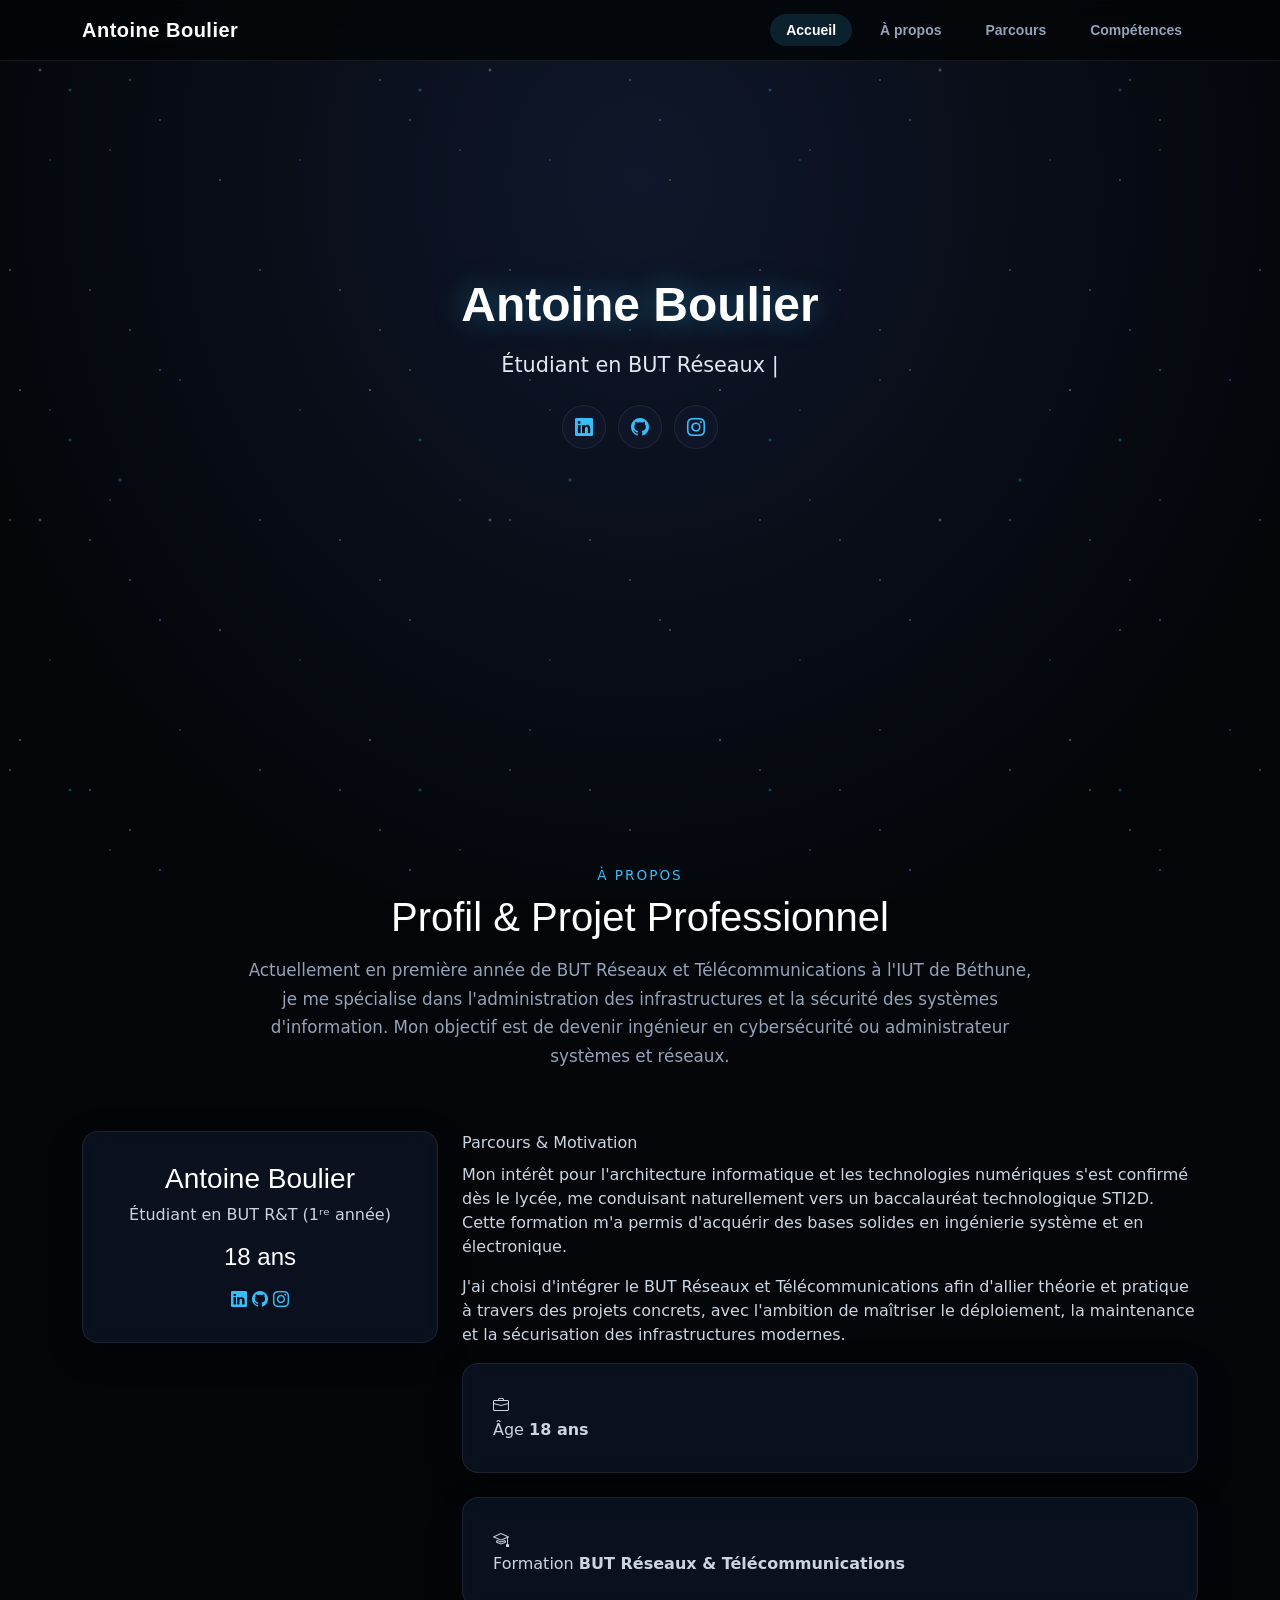
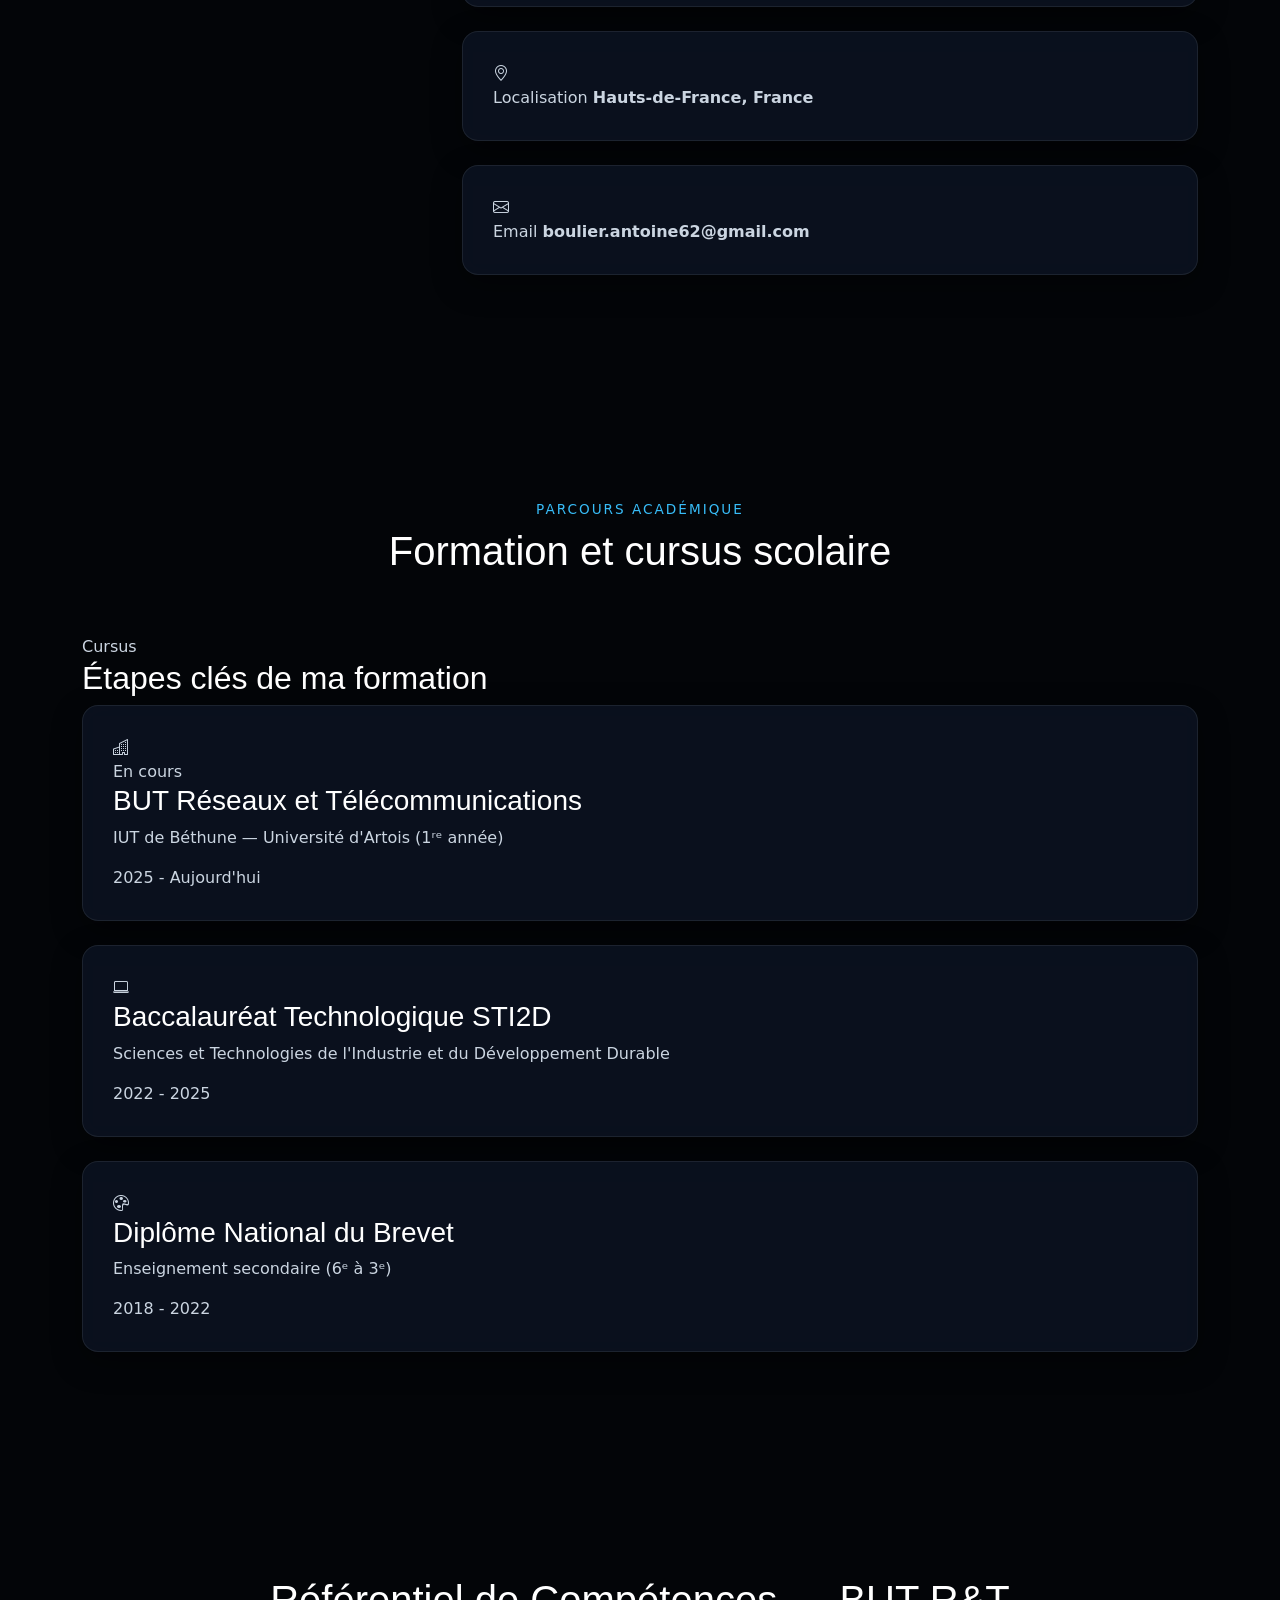
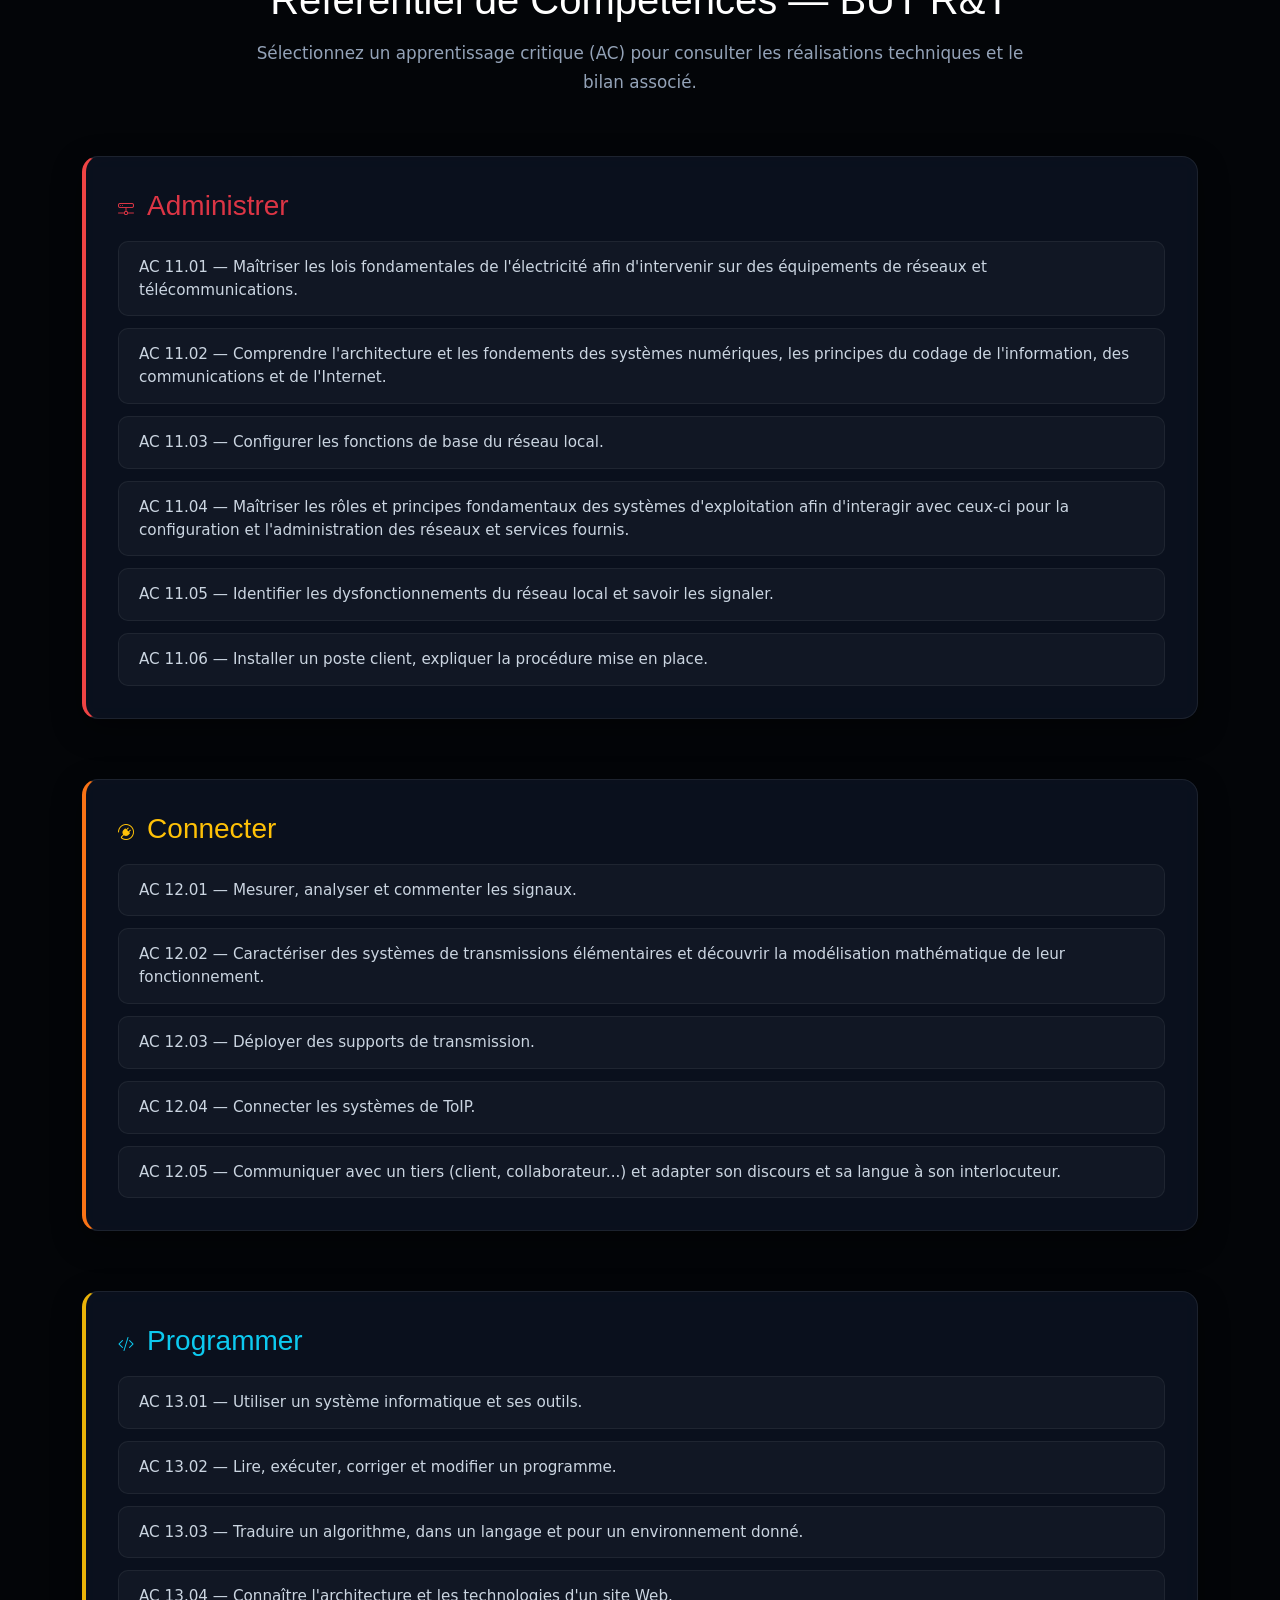
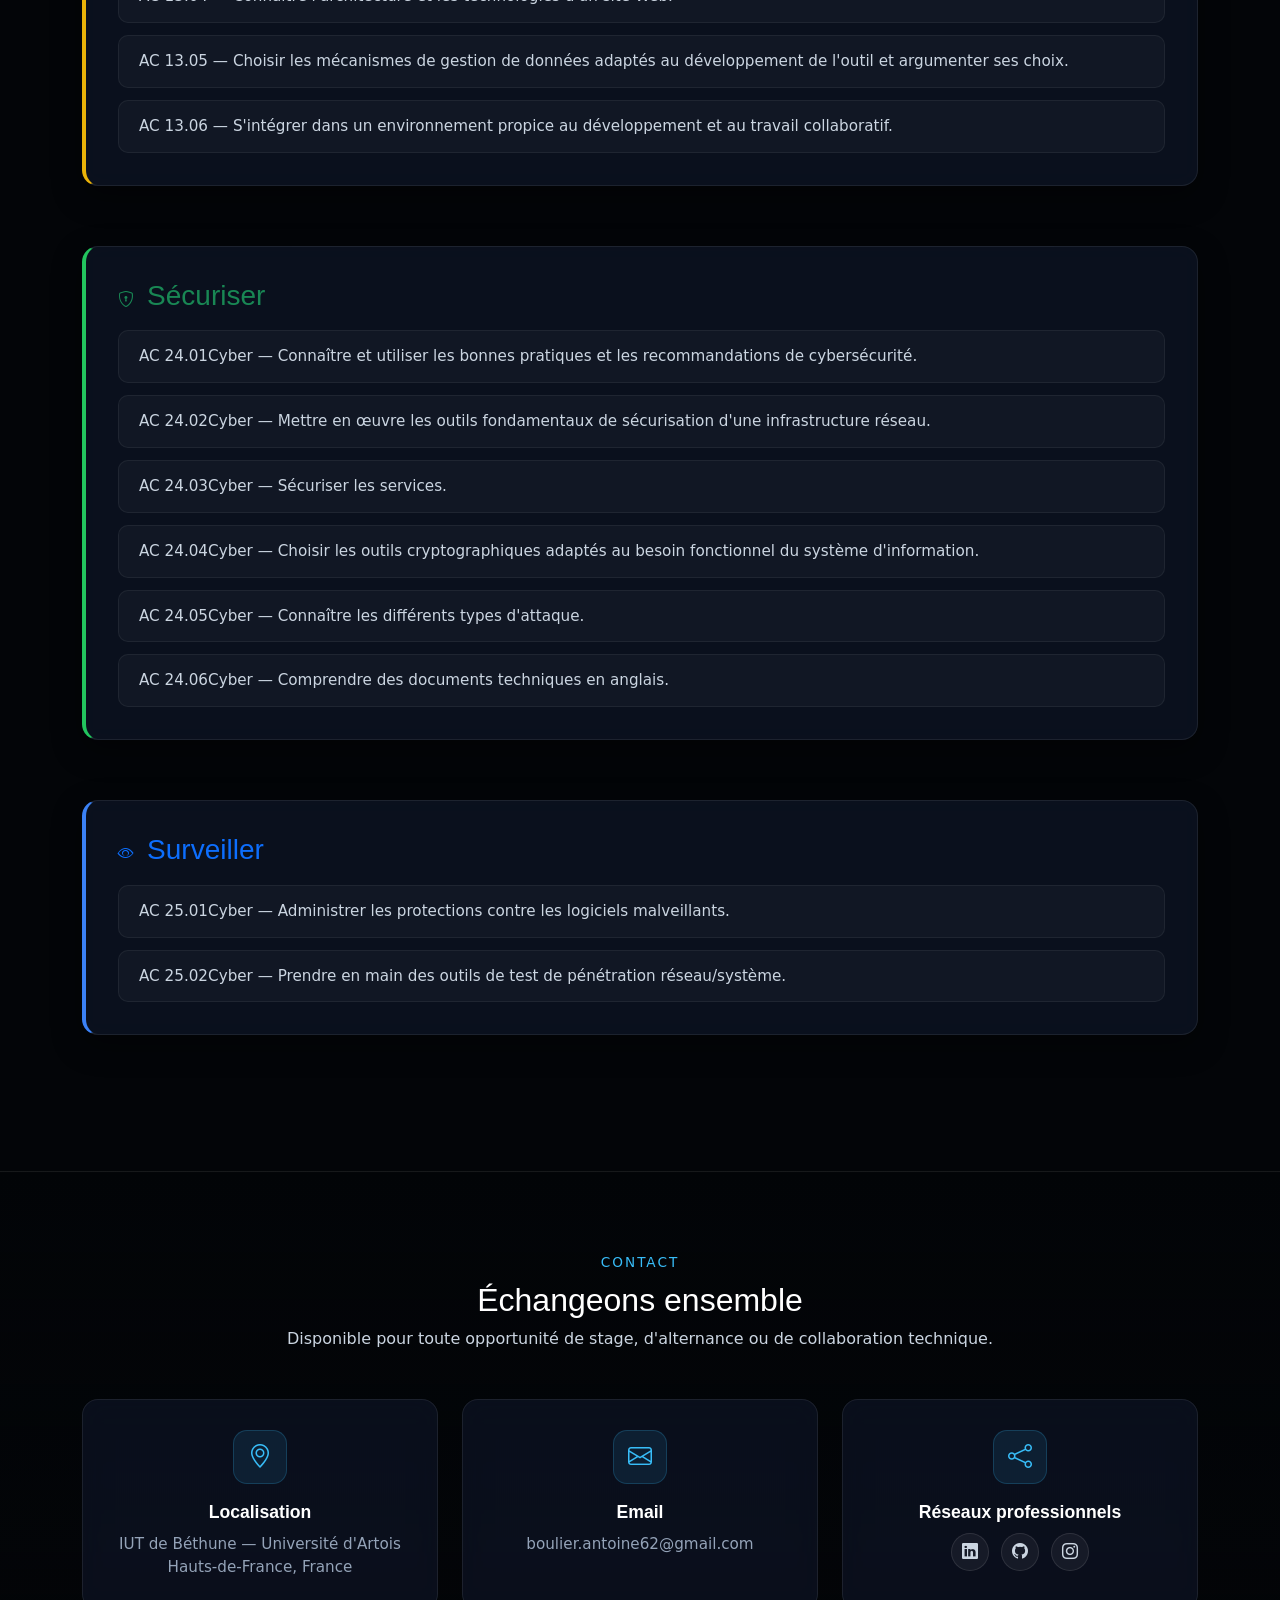
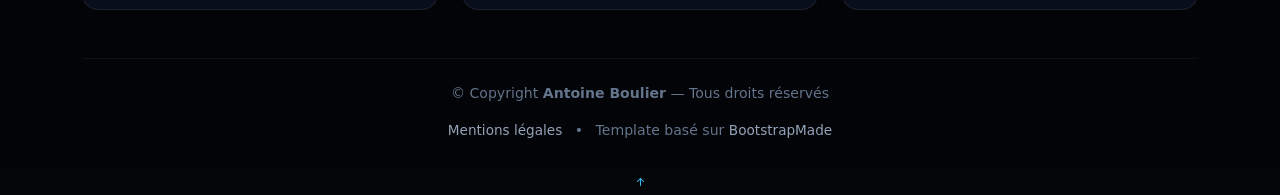
==== commit c85556a2: "Update index.html" ====
--- a/index.html
+++ b/index.html
@@ -471,6 +471,162 @@
     </div>
   </div>
 
+  
+  <div class="modal fade" id="modal2101" tabindex="-1" aria-hidden="true">
+    <div class="modal-dialog modal-dialog-centered modal-lg">
+      <div class="modal-content">
+        <div class="modal-header text-white bg-danger">
+          <h5 class="modal-title"><i class="bi bi-hdd-network me-2"></i>AC 21.01 — Configurer et dépanner le routage dynamique dans un réseau</h5>
+          <button type="button" class="btn-close btn-close-white" data-bs-dismiss="modal"></button>
+        </div>
+        <div class="modal-body">
+          <span class="badge bg-danger mb-3">SAÉ 1.01 — Se connecter au réseau du campus</span>
+          
+          <h5><strong class="text-white"><i class="bi bi-gear-fill me-2 text-danger"></i>Réalisations techniques :</strong></h5>
+          <p>Mise en place et configuration d'un serveur dédié permettant d'automatiser le déploiement d'images systèmes sur des postes clients.</p>
+          <div class="ac-container my-3 text-center">
+            <img src="assets/img/AC/LinuxApache.png" alt="Image Config Apache" class="img-fluid rounded border border-secondary">
+          </div>
+
+          <h5><strong class="text-white"><i class="bi bi-exclamation-triangle-fill me-2 text-warning"></i>Bilan de mise en œuvre :</strong></h5>
+          <p>Les objectifs techniques ont été atteints avec succès, permettant de valider le processus de déploiement automatisé.</p>
+
+          <h5><strong class="text-white"><i class="bi bi-arrow-up-circle-fill me-2 text-success"></i>Axes d'amélioration :</strong></h5>
+          <p>Standardiser la rédaction des documentations techniques (procédures d'installation et guides d'exploitation) pour faciliter leur reproductibilité.</p>
+        </div>
+      </div>
+    </div>
+  </div>
+
+    <div class="modal fade" id="modal2102" tabindex="-1" aria-hidden="true">
+    <div class="modal-dialog modal-dialog-centered modal-lg">
+      <div class="modal-content">
+        <div class="modal-header text-white bg-danger">
+          <h5 class="modal-title"><i class="bi bi-hdd-network me-2"></i>AC 21.02 — Configurer et expliquer une politique simple de QoS et les fonctions de base de la sécurité d'un réseau</h5>
+          <button type="button" class="btn-close btn-close-white" data-bs-dismiss="modal"></button>
+        </div>
+        <div class="modal-body">
+          <span class="badge bg-danger mb-3">SAÉ 1.01 — Se connecter au réseau du campus</span>
+          
+          <h5><strong class="text-white"><i class="bi bi-gear-fill me-2 text-danger"></i>Réalisations techniques :</strong></h5>
+          <p>Mise en place et configuration d'un serveur dédié permettant d'automatiser le déploiement d'images systèmes sur des postes clients.</p>
+          <div class="ac-container my-3 text-center">
+            <img src="assets/img/AC/LinuxApache.png" alt="Image Config Apache" class="img-fluid rounded border border-secondary">
+          </div>
+
+          <h5><strong class="text-white"><i class="bi bi-exclamation-triangle-fill me-2 text-warning"></i>Bilan de mise en œuvre :</strong></h5>
+          <p>Les objectifs techniques ont été atteints avec succès, permettant de valider le processus de déploiement automatisé.</p>
+
+          <h5><strong class="text-white"><i class="bi bi-arrow-up-circle-fill me-2 text-success"></i>Axes d'amélioration :</strong></h5>
+          <p>Standardiser la rédaction des documentations techniques (procédures d'installation et guides d'exploitation) pour faciliter leur reproductibilité.</p>
+        </div>
+      </div>
+    </div>
+  </div>
+
+    <div class="modal fade" id="modal2103" tabindex="-1" aria-hidden="true">
+    <div class="modal-dialog modal-dialog-centered modal-lg">
+      <div class="modal-content">
+        <div class="modal-header text-white bg-danger">
+          <h5 class="modal-title"><i class="bi bi-hdd-network me-2"></i>AC 21.03 — Déployer des postes clients et des solutions virtualisées adaptées à une situation donnée</h5>
+          <button type="button" class="btn-close btn-close-white" data-bs-dismiss="modal"></button>
+        </div>
+        <div class="modal-body">
+          <span class="badge bg-danger mb-3">SAÉ 1.01 — Se connecter au réseau du campus</span>
+          
+          <h5><strong class="text-white"><i class="bi bi-gear-fill me-2 text-danger"></i>Réalisations techniques :</strong></h5>
+          <p>Mise en place et configuration d'un serveur dédié permettant d'automatiser le déploiement d'images systèmes sur des postes clients.</p>
+          <div class="ac-container my-3 text-center">
+            <img src="assets/img/AC/LinuxApache.png" alt="Image Config Apache" class="img-fluid rounded border border-secondary">
+          </div>
+
+          <h5><strong class="text-white"><i class="bi bi-exclamation-triangle-fill me-2 text-warning"></i>Bilan de mise en œuvre :</strong></h5>
+          <p>Les objectifs techniques ont été atteints avec succès, permettant de valider le processus de déploiement automatisé.</p>
+
+          <h5><strong class="text-white"><i class="bi bi-arrow-up-circle-fill me-2 text-success"></i>Axes d'amélioration :</strong></h5>
+          <p>Standardiser la rédaction des documentations techniques (procédures d'installation et guides d'exploitation) pour faciliter leur reproductibilité.</p>
+        </div>
+      </div>
+    </div>
+  </div>
+
+    <div class="modal fade" id="modal2104" tabindex="-1" aria-hidden="true">
+    <div class="modal-dialog modal-dialog-centered modal-lg">
+      <div class="modal-content">
+        <div class="modal-header text-white bg-danger">
+          <h5 class="modal-title"><i class="bi bi-hdd-network me-2"></i>AC 21.04 — Déployer des services réseaux avancés</h5>
+          <button type="button" class="btn-close btn-close-white" data-bs-dismiss="modal"></button>
+        </div>
+        <div class="modal-body">
+          <span class="badge bg-danger mb-3">SAÉ 1.01 — Se connecter au réseau du campus</span>
+          
+          <h5><strong class="text-white"><i class="bi bi-gear-fill me-2 text-danger"></i>Réalisations techniques :</strong></h5>
+          <p>Mise en place et configuration d'un serveur dédié permettant d'automatiser le déploiement d'images systèmes sur des postes clients.</p>
+          <div class="ac-container my-3 text-center">
+            <img src="assets/img/AC/LinuxApache.png" alt="Image Config Apache" class="img-fluid rounded border border-secondary">
+          </div>
+
+          <h5><strong class="text-white"><i class="bi bi-exclamation-triangle-fill me-2 text-warning"></i>Bilan de mise en œuvre :</strong></h5>
+          <p>Les objectifs techniques ont été atteints avec succès, permettant de valider le processus de déploiement automatisé.</p>
+
+          <h5><strong class="text-white"><i class="bi bi-arrow-up-circle-fill me-2 text-success"></i>Axes d'amélioration :</strong></h5>
+          <p>Standardiser la rédaction des documentations techniques (procédures d'installation et guides d'exploitation) pour faciliter leur reproductibilité.</p>
+        </div>
+      </div>
+    </div>
+  </div>
+
+      <div class="modal fade" id="modal2105" tabindex="-1" aria-hidden="true">
+    <div class="modal-dialog modal-dialog-centered modal-lg">
+      <div class="modal-content">
+        <div class="modal-header text-white bg-danger">
+          <h5 class="modal-title"><i class="bi bi-hdd-network me-2"></i>AC 21.05 — Identifier les réseaux opérateurs et l'architecture d'Internet</h5>
+          <button type="button" class="btn-close btn-close-white" data-bs-dismiss="modal"></button>
+        </div>
+        <div class="modal-body">
+          <span class="badge bg-danger mb-3">SAÉ 1.01 — Se connecter au réseau du campus</span>
+          
+          <h5><strong class="text-white"><i class="bi bi-gear-fill me-2 text-danger"></i>Réalisations techniques :</strong></h5>
+          <p>Mise en place et configuration d'un serveur dédié permettant d'automatiser le déploiement d'images systèmes sur des postes clients.</p>
+          <div class="ac-container my-3 text-center">
+            <img src="assets/img/AC/LinuxApache.png" alt="Image Config Apache" class="img-fluid rounded border border-secondary">
+          </div>
+
+          <h5><strong class="text-white"><i class="bi bi-exclamation-triangle-fill me-2 text-warning"></i>Bilan de mise en œuvre :</strong></h5>
+          <p>Les objectifs techniques ont été atteints avec succès, permettant de valider le processus de déploiement automatisé.</p>
+
+          <h5><strong class="text-white"><i class="bi bi-arrow-up-circle-fill me-2 text-success"></i>Axes d'amélioration :</strong></h5>
+          <p>Standardiser la rédaction des documentations techniques (procédures d'installation et guides d'exploitation) pour faciliter leur reproductibilité.</p>
+        </div>
+      </div>
+    </div>
+  </div>
+
+      <div class="modal fade" id="modal2106" tabindex="-1" aria-hidden="true">
+    <div class="modal-dialog modal-dialog-centered modal-lg">
+      <div class="modal-content">
+        <div class="modal-header text-white bg-danger">
+          <h5 class="modal-title"><i class="bi bi-hdd-network me-2"></i>AC 21.06 — Travailler en équipe pour développer ses compétences professionnelles</h5>
+          <button type="button" class="btn-close btn-close-white" data-bs-dismiss="modal"></button>
+        </div>
+        <div class="modal-body">
+          <span class="badge bg-danger mb-3">SAÉ 1.01 — Se connecter au réseau du campus</span>
+          
+          <h5><strong class="text-white"><i class="bi bi-gear-fill me-2 text-danger"></i>Réalisations techniques :</strong></h5>
+          <p>Mise en place et configuration d'un serveur dédié permettant d'automatiser le déploiement d'images systèmes sur des postes clients.</p>
+          <div class="ac-container my-3 text-center">
+            <img src="assets/img/AC/LinuxApache.png" alt="Image Config Apache" class="img-fluid rounded border border-secondary">
+          </div>
+
+          <h5><strong class="text-white"><i class="bi bi-exclamation-triangle-fill me-2 text-warning"></i>Bilan de mise en œuvre :</strong></h5>
+          <p>Les objectifs techniques ont été atteints avec succès, permettant de valider le processus de déploiement automatisé.</p>
+
+          <h5><strong class="text-white"><i class="bi bi-arrow-up-circle-fill me-2 text-success"></i>Axes d'amélioration :</strong></h5>
+          <p>Standardiser la rédaction des documentations techniques (procédures d'installation et guides d'exploitation) pour faciliter leur reproductibilité.</p>
+        </div>
+      </div>
+    </div>
+  </div>
   <!-- CONNECTER (AC 12.0x) -->
   <div class="modal fade" id="modal1201" tabindex="-1" aria-hidden="true">
     <div class="modal-dialog modal-dialog-centered modal-lg">
@@ -1023,4 +1179,4 @@
 
 </body>
 
-</html>+</html>
--- a/assets/css/main.css
+++ b/assets/css/main.css
@@ -0,0 +1,468 @@
+/**
+* Full-Page Space Background & Modern Styling — Portfolio Boulier Antoine
+*/
+
+@charset "UTF-8";
+
+:root {
+  --default-font: "Roboto", system-ui, -apple-system, sans-serif;
+  --heading-font: "Mulish", sans-serif;
+  --nav-font: "Raleway", sans-serif;
+
+  --background-color: #030508;
+  --default-color: #cbd5e1;
+  --heading-color: #ffffff;
+  --accent-color: #38bdf8;
+  --surface-color: rgba(15, 23, 42, 0.65);
+  --surface-border: rgba(255, 255, 255, 0.08);
+}
+
+body {
+  background-color: var(--background-color);
+  color: var(--default-color);
+  font-family: var(--default-font);
+  margin: 0;
+  padding: 0;
+  overflow-x: hidden;
+  position: relative;
+}
+
+a {
+  color: var(--accent-color);
+  text-decoration: none;
+  transition: all 0.3s ease;
+}
+
+h1, h2, h3, h4, h5, h6 {
+  color: var(--heading-color);
+  font-family: var(--heading-font);
+}
+
+/* 1. FOND SPATIAL DYNAMIQUE SUR TOUT LE SITE (FIXED) */
+.stars-container {
+  position: fixed;
+  inset: 0;
+  width: 100vw;
+  height: 100vh;
+  z-index: 0;
+  pointer-events: none;
+  overflow: hidden;
+  background: radial-gradient(ellipse at 50% 20%, #0f172a 0%, #030508 80%);
+}
+
+.stars, .stars2, .stars3 {
+  position: absolute;
+  top: 0;
+  left: 0;
+  width: 100%;
+  height: 100%;
+  display: block;
+}
+
+.stars {
+  background: radial-gradient(1px 1px at 10px 20px, #fff, rgba(0,0,0,0)),
+              radial-gradient(1px 1px at 50px 160px, #38bdf8, rgba(0,0,0,0)),
+              radial-gradient(1px 1px at 90px 40px, #fff, rgba(0,0,0,0)),
+              radial-gradient(1px 1px at 130px 80px, #fff, rgba(0,0,0,0)),
+              radial-gradient(1.5px 1.5px at 160px 120px, #818cf8, rgba(0,0,0,0));
+  background-size: 250px 250px;
+  animation: moveStars 60s linear infinite;
+  opacity: 0.7;
+}
+
+.stars2 {
+  background: radial-gradient(1.5px 1.5px at 20px 40px, #fff, rgba(0,0,0,0)),
+              radial-gradient(2px 2px at 70px 90px, #38bdf8, rgba(0,0,0,0)),
+              radial-gradient(1px 1px at 110px 150px, #fff, rgba(0,0,0,0)),
+              radial-gradient(1.5px 1.5px at 180px 30px, #c084fc, rgba(0,0,0,0));
+  background-size: 350px 350px;
+  animation: moveStars 120s linear infinite;
+  opacity: 0.5;
+}
+
+.stars3 {
+  background: radial-gradient(2px 2px at 40px 70px, #fff, rgba(0,0,0,0)),
+              radial-gradient(2.5px 2.5px at 120px 30px, #38bdf8, rgba(0,0,0,0)),
+              radial-gradient(1.5px 1.5px at 220px 180px, #fff, rgba(0,0,0,0));
+  background-size: 450px 450px;
+  animation: moveStars 180s linear infinite;
+  opacity: 0.4;
+}
+
+@keyframes moveStars {
+  from { transform: translateY(0); }
+  to { transform: translateY(-500px); }
+}
+
+/* 2. EN-TÊTE / NAVIGATION */
+.header {
+  background: rgba(3, 5, 8, 0.85) !important;
+  backdrop-filter: blur(12px);
+  -webkit-backdrop-filter: blur(12px);
+  border-bottom: 1px solid rgba(255, 255, 255, 0.08);
+  padding: 18px 0 !important;
+  z-index: 1000;
+}
+
+.header .sitename {
+  font-size: 20px !important;
+  font-weight: 700;
+  letter-spacing: 0.5px;
+  color: #ffffff !important;
+  margin: 0;
+}
+
+.navmenu ul {
+  display: flex !important;
+  flex-direction: row !important;
+  list-style: none !important;
+  margin: 0 !important;
+  padding: 0 !important;
+  gap: 12px !important;
+  align-items: center;
+}
+
+.navmenu li {
+  list-style: none !important;
+}
+
+.navmenu a {
+  color: #94a3b8 !important;
+  font-family: var(--nav-font);
+  font-size: 14px !important;
+  font-weight: 600 !important;
+  padding: 8px 16px !important;
+  border-radius: 20px;
+  transition: all 0.25s ease;
+}
+
+.navmenu a:hover,
+.navmenu .active {
+  color: #ffffff !important;
+  background: rgba(56, 189, 248, 0.15) !important;
+}
+
+/* 3. SECTIONS TRANSPARENTES SUR LE FOND SPATIAL */
+section, .section {
+  position: relative;
+  z-index: 1;
+  background: transparent !important;
+  padding: 100px 0;
+}
+
+.hero {
+  min-height: 85vh !important;
+  display: flex !important;
+  align-items: center !important;
+  justify-content: center !important;
+  padding-top: 60px !important;
+}
+
+.hero h2 {
+  font-size: 3rem !important;
+  font-weight: 800 !important;
+  line-height: 1.2 !important;
+  text-shadow: 0 0 30px rgba(56, 189, 248, 0.4);
+}
+
+.hero p {
+  font-size: 1.3rem !important;
+  color: #e2e8f0 !important;
+}
+
+.hero .social-links a {
+  display: inline-flex;
+  align-items: center;
+  justify-content: center;
+  width: 44px;
+  height: 44px;
+  border-radius: 50%;
+  background: rgba(15, 23, 42, 0.8);
+  border: 1px solid var(--surface-border);
+  color: var(--accent-color);
+  font-size: 18px;
+  margin: 0 6px;
+  transition: 0.3s;
+}
+
+.hero .social-links a:hover {
+  background: var(--accent-color);
+  color: #ffffff;
+  transform: translateY(-3px);
+  box-shadow: 0 0 20px rgba(56, 189, 248, 0.5);
+}
+
+.section-title {
+  text-align: center !important;
+  margin-bottom: 60px;
+}
+
+.section-title h2 {
+  font-size: 2.5rem;
+  margin-bottom: 15px;
+}
+
+.section-title .subtitle {
+  display: block;
+  font-size: 0.85rem;
+  color: var(--accent-color);
+  text-transform: uppercase;
+  letter-spacing: 2px;
+  margin-bottom: 8px;
+  text-align: center;
+}
+
+.section-title p {
+  max-width: 800px;
+  margin: 0 auto;
+  text-align: center !important;
+  color: #94a3b8;
+  font-size: 1.05rem;
+  line-height: 1.7;
+}
+
+/* 4. CARTES ET COMPOSANTS (GLASSMORPHISM RENFORCÉ) */
+.profile-card, 
+.detail-item, 
+.exp-card, 
+.comp-box {
+  background: var(--surface-color);
+  backdrop-filter: blur(12px);
+  -webkit-backdrop-filter: blur(12px);
+  border: 1px solid var(--surface-border);
+  border-radius: 16px;
+  padding: 30px;
+  margin-bottom: 24px;
+  transition: all 0.35s cubic-bezier(0.16, 1, 0.3, 1);
+  box-shadow: 0 10px 30px rgba(0, 0, 0, 0.4);
+}
+
+.profile-card:hover, 
+.detail-item:hover, 
+.exp-card:hover {
+  transform: translateY(-6px);
+  border-color: rgba(56, 189, 248, 0.4);
+  box-shadow: 0 15px 35px rgba(56, 189, 248, 0.15);
+}
+
+.comp-box {
+  padding: 32px;
+  margin-bottom: 36px;
+}
+
+.border-admin { border-left: 4px solid #ef4444 !important; }
+.border-connect { border-left: 4px solid #f97316 !important; }
+.border-program { border-left: 4px solid #eab308 !important; }
+.border-securiser { border-left: 4px solid #22c55e !important; }
+.border-surveiller { border-left: 4px solid #3b82f6 !important; }
+
+.ac-container {
+  display: flex;
+  flex-direction: column;
+  gap: 12px;
+  margin-top: 18px;
+}
+
+.ac-link {
+  background: rgba(255, 255, 255, 0.03);
+  border: 1px solid rgba(255, 255, 255, 0.06);
+  color: #cbd5e1;
+  padding: 14px 20px;
+  border-radius: 10px;
+  text-align: left;
+  transition: all 0.25s ease;
+  width: 100%;
+  font-size: 0.95rem;
+  line-height: 1.5;
+}
+
+.ac-link:hover {
+  background: rgba(56, 189, 248, 0.15);
+  border-color: var(--accent-color);
+  color: #ffffff;
+  transform: translateX(6px);
+}
+
+.modal-content {
+  background-color: rgba(15, 23, 42, 0.95);
+  backdrop-filter: blur(16px);
+  border: 1px solid var(--surface-border);
+  border-radius: 16px;
+  color: #e2e8f0;
+}
+
+.modal-body img {
+  max-width: 100%;
+  border-radius: 8px;
+  margin: 15px 0;
+}
+
+.footer {
+  position: relative;
+  z-index: 1;
+  background-color: rgba(3, 5, 8, 0.9) !important;
+  padding: 50px 0;
+  border-top: 1px solid var(--surface-border);
+}
+
+/*--------------------------------------------------------------
+# Adaptations Responsive (Mobiles et Tablettes)
+--------------------------------------------------------------*/
+
+/* Écrans <= 991px (Tablettes et Mobiles) */
+@media (max-width: 991px) {
+  .hero h2 {
+    font-size: 2.2rem !important;
+  }
+
+  .hero p {
+    font-size: 1.1rem !important;
+  }
+
+  .navmenu ul {
+    flex-wrap: wrap !important;
+    justify-content: center !important;
+    gap: 6px !important;
+  }
+
+  .navmenu a {
+    font-size: 13px !important;
+    padding: 6px 12px !important;
+  }
+}
+
+/* Écrans <= 576px (Mobiles) */
+@media (max-width: 576px) {
+  .hero h2 {
+    font-size: 1.75rem !important;
+  }
+
+  .section-title h2 {
+    font-size: 1.8rem !important;
+  }
+
+  .profile-card, 
+  .detail-item, 
+  .exp-card, 
+  .comp-box {
+    padding: 20px !important;
+  }
+
+  .ac-link {
+    font-size: 0.85rem !important;
+    padding: 10px 14px !important;
+  }
+}
+
+/*--------------------------------------------------------------
+# Modern Contact & Footer Styling
+--------------------------------------------------------------*/
+.footer {
+  position: relative;
+  z-index: 1;
+  background: linear-gradient(180deg, rgba(3, 5, 8, 0) 0%, rgba(3, 5, 8, 0.95) 100%) !important;
+  padding: 80px 0 30px 0 !important;
+  border-top: 1px solid rgba(255, 255, 255, 0.08);
+}
+
+.footer .subtitle {
+  display: block;
+  font-size: 0.85rem;
+  color: var(--accent-color);
+  text-transform: uppercase;
+  letter-spacing: 2px;
+  margin-bottom: 8px;
+}
+
+.contact-card {
+  background: rgba(15, 23, 42, 0.6);
+  backdrop-filter: blur(12px);
+  -webkit-backdrop-filter: blur(12px);
+  border: 1px solid rgba(255, 255, 255, 0.08);
+  border-radius: 16px;
+  padding: 30px 20px;
+  height: 100%;
+  transition: all 0.35s ease;
+}
+
+.contact-card:hover {
+  transform: translateY(-6px);
+  border-color: rgba(56, 189, 248, 0.4);
+  box-shadow: 0 12px 30px rgba(56, 189, 248, 0.15);
+}
+
+.contact-icon {
+  width: 54px;
+  height: 54px;
+  margin: 0 auto 18px auto;
+  border-radius: 14px;
+  background: rgba(56, 189, 248, 0.1);
+  border: 1px solid rgba(56, 189, 248, 0.2);
+  display: flex;
+  align-items: center;
+  justify-content: center;
+  font-size: 24px;
+  color: var(--accent-color);
+}
+
+.contact-card h4 {
+  font-size: 1.1rem;
+  font-weight: 700;
+  margin-bottom: 10px;
+  color: #ffffff;
+}
+
+.contact-card p, 
+.contact-card a {
+  color: #94a3b8;
+  font-size: 0.95rem;
+  margin: 0;
+  line-height: 1.5;
+}
+
+.contact-card a:hover {
+  color: var(--accent-color);
+}
+
+.footer-social-links {
+  display: flex;
+  justify-content: center;
+  gap: 12px;
+}
+
+.footer-social-links a {
+  display: inline-flex;
+  align-items: center;
+  justify-content: center;
+  width: 38px;
+  height: 38px;
+  border-radius: 50%;
+  background: rgba(255, 255, 255, 0.05);
+  border: 1px solid rgba(255, 255, 255, 0.1);
+  color: #cbd5e1;
+  font-size: 16px;
+  transition: all 0.3s ease;
+}
+
+.footer-social-links a:hover {
+  background: var(--accent-color);
+  color: #ffffff;
+  transform: translateY(-3px);
+  box-shadow: 0 0 15px rgba(56, 189, 248, 0.4);
+}
+
+.copyright {
+  border-top: 1px solid rgba(255, 255, 255, 0.05);
+  color: #64748b;
+  font-size: 0.88rem;
+}
+
+.footer-links a, 
+.footer-links .credits a {
+  color: #94a3b8;
+  font-size: 0.85rem;
+}
+
+.footer-links a:hover {
+  color: var(--accent-color);
+}
